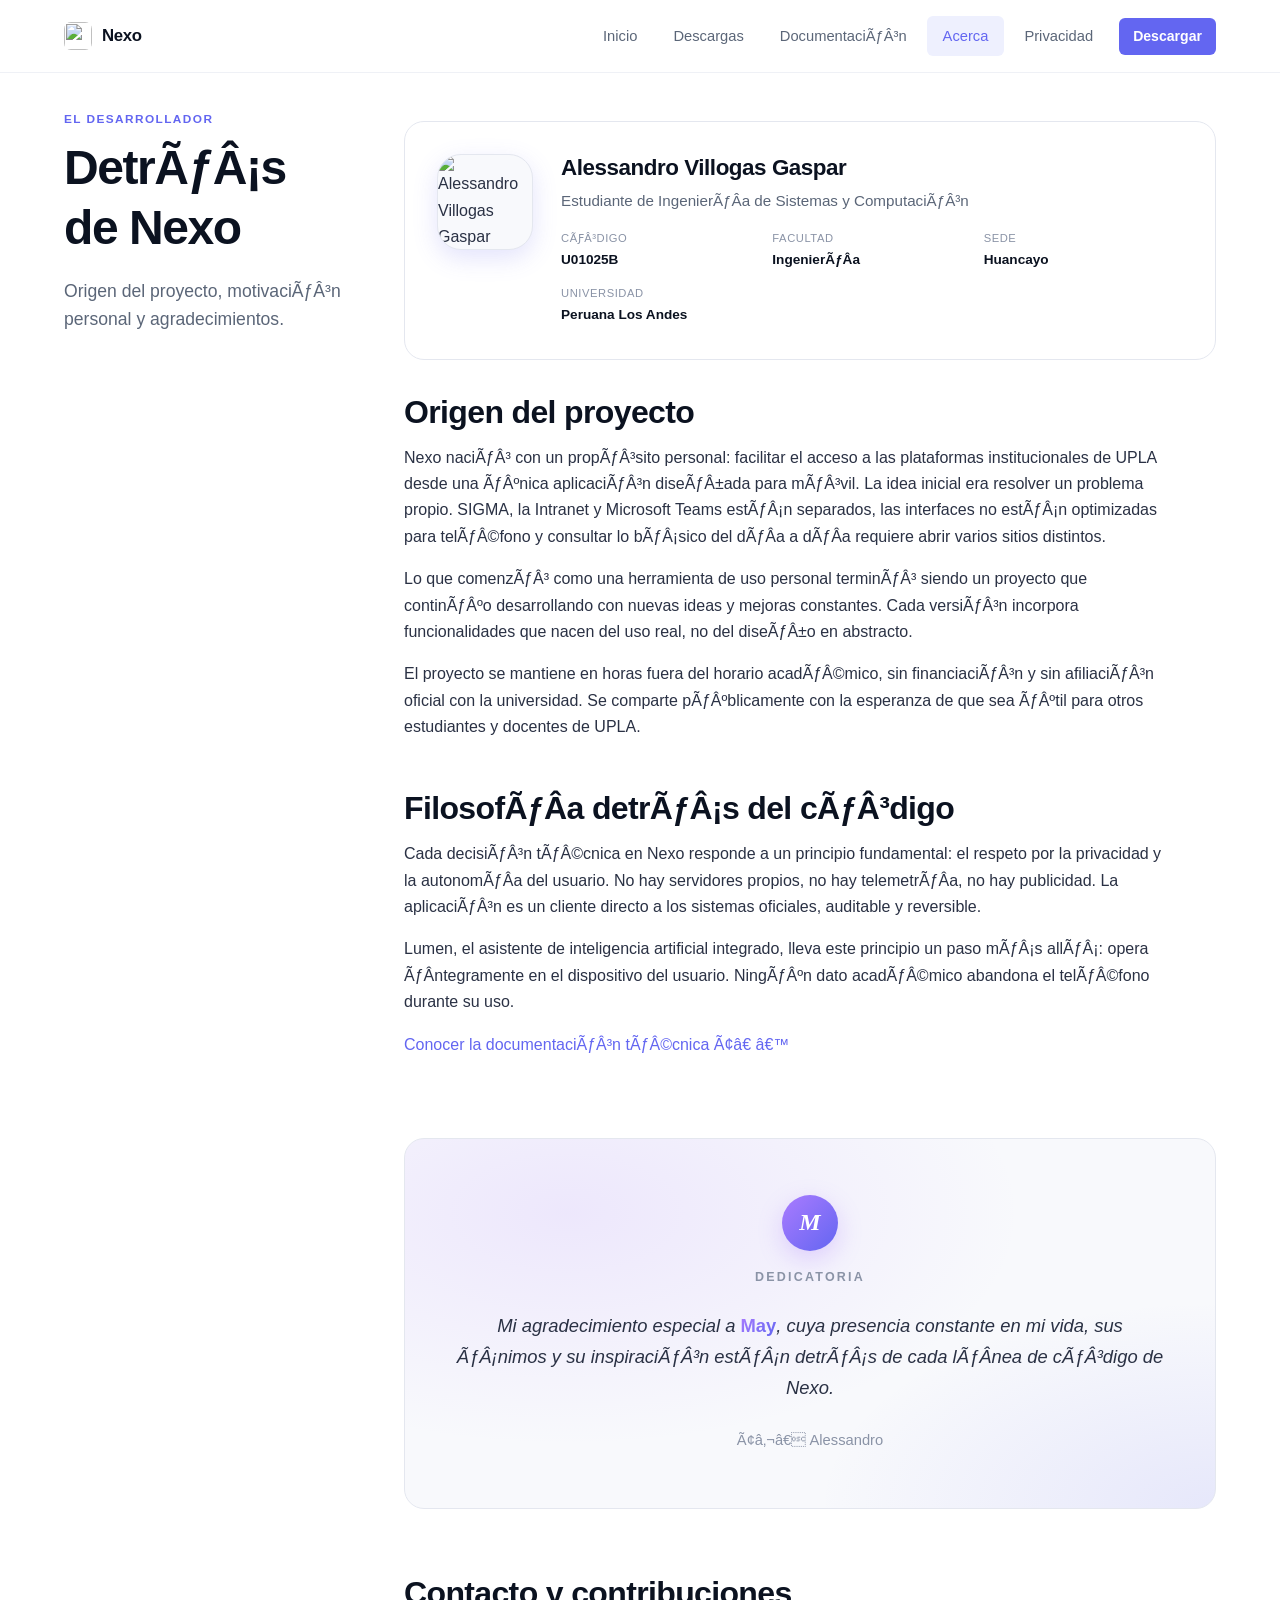
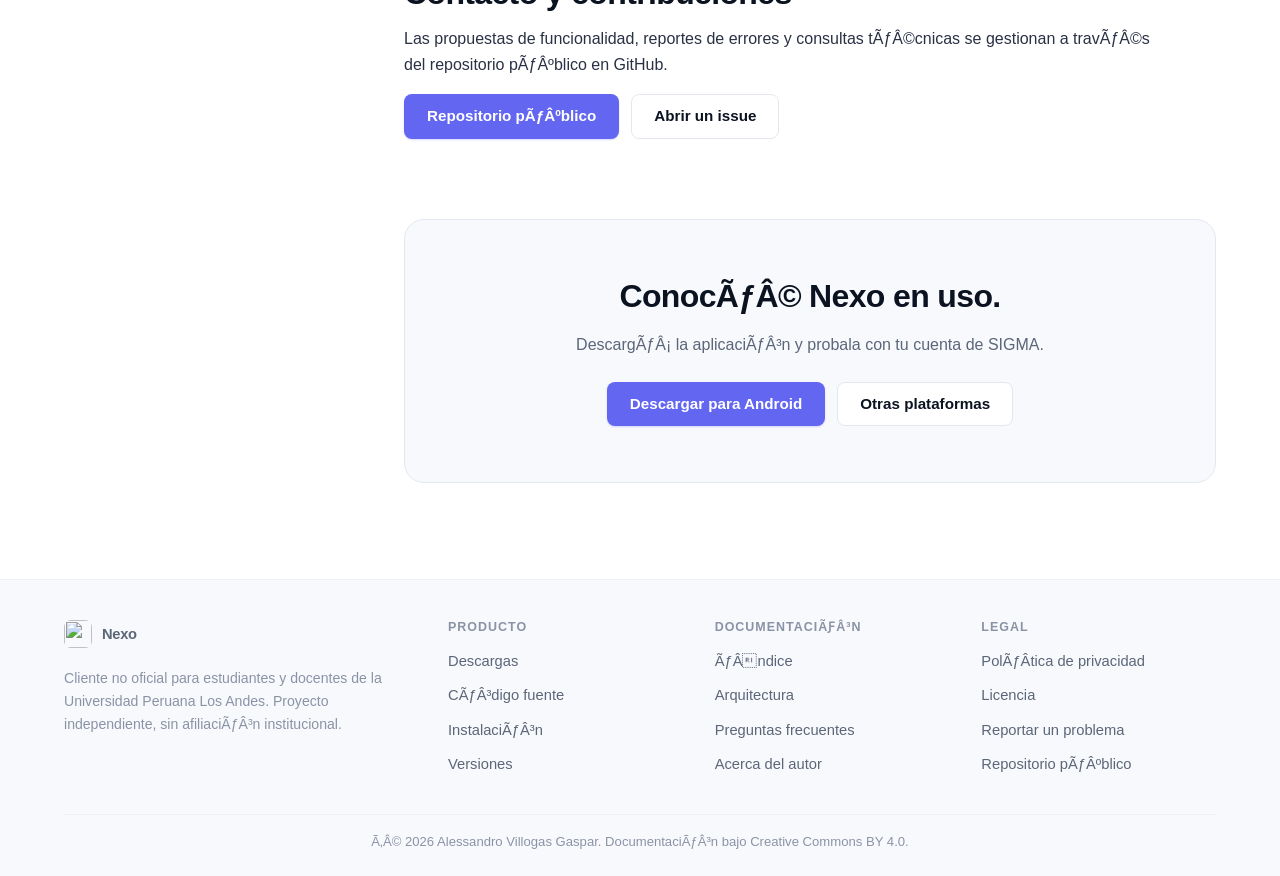
==== about.html @ 8e4249e7 "fix: resolve encoding issues across web pages, remove deprecated page, and update download links" ====
﻿<!DOCTYPE html>
<html lang="es">
<head>
  <meta charset="UTF-8">
  <meta name="viewport" content="width=device-width, initial-scale=1.0">
  <title>Acerca Ã‚Â· Nexo</title>
  <meta name="description" content="Sobre el desarrollador de Nexo. Origen del proyecto, motivaciones y dedicatoria.">
  <link rel="icon" type="image/png" href="assets/nexo-icon.png">
  <link rel="stylesheet" href="style.css?v=1.0.5">
</head>
<body>

  <header class="site-header">
    <div class="site-header-inner">
      <a href="index.html" class="brand"><img src="assets/nexo-icon.png" alt="" class="brand-mark">Nexo</a>
      <button class="mobile-menu-btn" aria-label="MenÃƒÂº">
        <span class="menu-bar"></span>
        <span class="menu-bar"></span>
        <span class="menu-bar"></span>
      </button><nav class="nav" aria-label="Principal">
        <a href="index.html">Inicio</a>

        <a href="downloads.html">Descargas</a>
        <a href="docs.html">DocumentaciÃƒÂ³n</a>
        <a href="about.html" class="active">Acerca</a>
        <a href="privacy.html">Privacidad</a>
        <a href="https://github.com/Auralix-Studio/nexo/releases/latest" data-dynamic-dl="android" class="nav-cta">Descargar</a>
      </nav>
    </div>
  </header>

  <main id="content" class="split-layout narrow">

    <section class="split-sidebar" data-reveal>
      <span class="eyebrow">El desarrollador</span>
      <h1 class="page-title">DetrÃƒÂ¡s de Nexo</h1>
      <p class="page-subtitle">
        Origen del proyecto, motivaciÃƒÂ³n personal y agradecimientos.
      </p>
    </section>

    <div class="split-content">

    <section data-reveal class="dev-card">
      <img src="https://github.com/auralix-studio.png" alt="Alessandro Villogas Gaspar" class="dev-avatar" loading="lazy">
      <div class="dev-info">
        <h2 class="dev-name">Alessandro Villogas Gaspar</h2>
        <p class="dev-role">Estudiante de IngenierÃƒÂ­a de Sistemas y ComputaciÃƒÂ³n</p>
        <ul class="dev-meta">
          <li><span>CÃƒÂ³digo</span><strong>U01025B</strong></li>
          <li><span>Facultad</span><strong>IngenierÃƒÂ­a</strong></li>
          <li><span>Sede</span><strong>Huancayo</strong></li>
          <li><span>Universidad</span><strong>Peruana Los Andes</strong></li>
        </ul>
      </div>
    </section>

    <section data-reveal>
      <h2>Origen del proyecto</h2>
      <p>
        Nexo naciÃƒÂ³ con un propÃƒÂ³sito personal: facilitar el acceso a las
        plataformas institucionales de UPLA desde una ÃƒÂºnica aplicaciÃƒÂ³n
        diseÃƒÂ±ada para mÃƒÂ³vil. La idea inicial era resolver un problema
        propio. SIGMA, la Intranet y Microsoft Teams estÃƒÂ¡n separados, las
        interfaces no estÃƒÂ¡n optimizadas para telÃƒÂ©fono y consultar lo
        bÃƒÂ¡sico del dÃƒÂ­a a dÃƒÂ­a requiere abrir varios sitios distintos.
      </p>
      <p>
        Lo que comenzÃƒÂ³ como una herramienta de uso personal terminÃƒÂ³
        siendo un proyecto que continÃƒÂºo desarrollando con nuevas ideas y
        mejoras constantes. Cada versiÃƒÂ³n incorpora funcionalidades que
        nacen del uso real, no del diseÃƒÂ±o en abstracto.
      </p>
      <p>
        El proyecto se mantiene en horas fuera del horario acadÃƒÂ©mico, sin
        financiaciÃƒÂ³n y sin afiliaciÃƒÂ³n oficial con la universidad. Se
        comparte pÃƒÂºblicamente con la esperanza de que sea ÃƒÂºtil para otros
        estudiantes y docentes de UPLA.
      </p>
    </section>

    <section data-reveal>
      <h2>FilosofÃƒÂ­a detrÃƒÂ¡s del cÃƒÂ³digo</h2>
      <p>
        Cada decisiÃƒÂ³n tÃƒÂ©cnica en Nexo responde a un principio
        fundamental: el respeto por la privacidad y la autonomÃƒÂ­a del
        usuario. No hay servidores propios, no hay telemetrÃƒÂ­a, no hay
        publicidad. La aplicaciÃƒÂ³n es un cliente directo a los sistemas
        oficiales, auditable y reversible.
      </p>
      <p>
        Lumen, el asistente de inteligencia artificial integrado, lleva
        este principio un paso mÃƒÂ¡s allÃƒÂ¡: opera ÃƒÂ­ntegramente en el
        dispositivo del usuario. NingÃƒÂºn dato acadÃƒÂ©mico abandona el
        telÃƒÂ©fono durante su uso.
      </p>
      <p>
        <a href="docs.html">Conocer la documentaciÃƒÂ³n tÃƒÂ©cnica Ã¢â€ â€™</a>
      </p>
    </section>

    <section data-reveal>
      <div class="dedication">
        <div class="dedication-mark">M</div>
        <h2 class="dedication-title">Dedicatoria</h2>
        <p class="dedication-body">
          Mi agradecimiento especial a <strong>May</strong>, cuya
          presencia constante en mi vida, sus ÃƒÂ¡nimos y su inspiraciÃƒÂ³n
          estÃƒÂ¡n detrÃƒÂ¡s de cada lÃƒÂ­nea de cÃƒÂ³digo de Nexo.
        </p>
        <p class="dedication-sign">Ã¢â‚¬â€ Alessandro</p>
      </div>
    </section>

    <section data-reveal>
      <h2>Contacto y contribuciones</h2>
      <p>
        Las propuestas de funcionalidad, reportes de errores y consultas
        tÃƒÂ©cnicas se gestionan a travÃƒÂ©s del repositorio pÃƒÂºblico en GitHub.
      </p>
      <div class="hero-actions" style="justify-content: flex-start;">
        <a href="https://github.com/auralix-studio/nexo" class="btn btn-primary">Repositorio pÃƒÂºblico</a>
        <a href="https://github.com/auralix-studio/nexo/issues/new" class="btn btn-secondary">Abrir un issue</a>
      </div>
    </section>

    <section data-reveal>
      <div class="cta">
        <h2>ConocÃƒÂ© Nexo en uso.</h2>
        <p>DescargÃƒÂ¡ la aplicaciÃƒÂ³n y probala con tu cuenta de SIGMA.</p>
        <div class="hero-actions">
          <a href="https://github.com/Auralix-Studio/nexo/releases/latest" data-dynamic-dl="android" class="btn btn-primary">Descargar para Android</a>
          <a href="downloads.html" class="btn btn-secondary">Otras plataformas</a>
        </div>
      </div>
    </section>

    </div>

  </main>

  <footer class="site-footer">
    <div class="site-footer-inner">
      <div class="footer-about">
        <a href="index.html" class="brand"><img src="assets/nexo-icon.png" alt="" class="brand-mark">Nexo</a>
        <p>Cliente no oficial para estudiantes y docentes de la Universidad Peruana Los Andes. Proyecto independiente, sin afiliaciÃƒÂ³n institucional.</p>
      </div>
      <div>
        <h4>Producto</h4>
        <ul>
          <li><a href="downloads.html">Descargas</a></li>
          <li><a href="https://github.com/Auralix-Studio/nexo-code">CÃƒÂ³digo fuente</a></li>
          <li><a href="install.html">InstalaciÃƒÂ³n</a></li>
          <li><a href="https://github.com/auralix-studio/nexo/releases">Versiones</a></li>
        </ul>
      </div>
      <div>
        <h4>DocumentaciÃƒÂ³n</h4>
        <ul>
          <li><a href="docs.html">ÃƒÂndice</a></li>
          <li><a href="architecture.html">Arquitectura</a></li>
          <li><a href="faq.html">Preguntas frecuentes</a></li>
          <li><a href="about.html">Acerca del autor</a></li>
        </ul>
      </div>
      <div>
        <h4>Legal</h4>
        <ul>
          <li><a href="privacy.html">PolÃƒÂ­tica de privacidad</a></li>
          <li><a href="https://github.com/auralix-studio/nexo/blob/main/LICENSE">Licencia</a></li>
          <li><a href="https://github.com/auralix-studio/nexo/issues">Reportar un problema</a></li>
          <li><a href="https://github.com/auralix-studio/nexo">Repositorio pÃƒÂºblico</a></li>
        </ul>
      </div>
    </div>
    <div class="footer-bottom">Ã‚Â© 2026 Alessandro Villogas Gaspar. DocumentaciÃƒÂ³n bajo Creative Commons BY 4.0.</div>
  </footer>

  <script src="app.js?v=1.0.5" defer></script>
</body>
</html>
---- style.css ----
/* Nexo · Sitio público */

:root {
  --primary: #6366F1;
  --primary-dark: #4338CA;
  --primary-soft: #EEF0FE;

  --lumen-amber: #E89E2B;
  --lumen-amber-soft: #FFF4E0;
  --lumen-violet: #AA7BFF;

  --success: #10B981;
  --warning: #F59E0B;
  --danger: #EF4444;
  --warning-soft: #FEF6E0;
  --danger-soft: #FEE6E6;

  --bg: #FFFFFF;
  --surface: #F8F9FC;
  --card: #FFFFFF;
  --border: #E4E7EF;
  --divider: #EFF1F6;
  --text-strong: #0B1220;
  --text: #2A3144;
  --text-soft: #5B6678;
  --text-mute: #8A93A6;

  --shadow-sm: 0 1px 2px rgba(11, 18, 32, 0.05);
  --shadow-md: 0 4px 12px rgba(11, 18, 32, 0.05), 0 1px 3px rgba(11, 18, 32, 0.03);
  --shadow-lg: 0 16px 40px rgba(11, 18, 32, 0.08);

  --font: 'Inter', -apple-system, BlinkMacSystemFont, 'Segoe UI Variable',
    'Segoe UI', Roboto, 'Helvetica Neue', Arial, sans-serif;
  --mono: ui-monospace, 'SF Mono', 'Cascadia Mono', 'Roboto Mono', Consolas, monospace;

  --max: 1080px;
  --max-narrow: 720px;
  --pad: 24px;
  --pad-sm: 20px;

  --r-sm: 8px;
  --r-md: 12px;
  --r-lg: 20px;

  --ease: cubic-bezier(0.4, 0, 0.2, 1);
}

@media (prefers-color-scheme: dark) {
  :root {
    --bg: #0A0C12;
    --surface: #11141C;
    --card: #161A24;
    --border: #232936;
    --divider: #1A1F2A;
    --primary-soft: #1B1F3A;
    --text-strong: #F2F4F8;
    --text: #D5DAE5;
    --text-soft: #A3ADBE;
    --text-mute: #6B7385;
    --primary: #818CF8;
    --primary-dark: #6366F1;
    --lumen-amber-soft: #2A2014;
    --warning-soft: #2A2114;
    --danger-soft: #2A1414;
    --shadow-sm: 0 1px 2px rgba(0, 0, 0, 0.4);
    --shadow-md: 0 4px 12px rgba(0, 0, 0, 0.3);
    --shadow-lg: 0 16px 40px rgba(0, 0, 0, 0.5);
  }
}

@media (prefers-reduced-motion: reduce) {
  *, *::before, *::after {
    animation-duration: 0.01ms !important;
    transition-duration: 0.01ms !important;
  }
}

/* Base */
*, *::before, *::after { box-sizing: border-box; }
html { scroll-behavior: smooth; -webkit-text-size-adjust: 100%; }

body {
  margin: 0;
  font-family: var(--font);
  font-size: 16px;
  line-height: 1.65;
  color: var(--text);
  background: var(--bg);
  font-feature-settings: 'kern' 1, 'liga' 1, 'cv11' 1;
  -webkit-font-smoothing: antialiased;
  -moz-osx-font-smoothing: grayscale;
}

img { max-width: 100%; height: auto; display: block; }

h1, h2, h3, h4 {
  margin: 0 0 0.4em;
  color: var(--text-strong);
  font-weight: 700;
  line-height: 1.25;
  letter-spacing: -0.02em;
}
h1 { font-size: clamp(2rem, 4vw + 1rem, 3rem); font-weight: 800; letter-spacing: -0.03em; }
h2 { font-size: clamp(1.5rem, 2vw + 1rem, 2rem); }
h3 { font-size: 1.2rem; }
h4 { font-size: 1rem; }

* + h2 { margin-top: 2.25rem; }
* + h3 { margin-top: 1.75rem; }

p { margin: 0 0 1em; }

a {
  color: var(--primary);
  text-decoration: none;
  transition: color 0.2s var(--ease);
}
a:hover { color: var(--primary-dark); text-decoration: underline; text-underline-offset: 3px; }

code {
  font-family: var(--mono);
  font-size: 0.88em;
  padding: 0.15em 0.4em;
  background: var(--surface);
  border-radius: 4px;
  color: var(--text-strong);
}

pre {
  font-family: var(--mono);
  font-size: 0.88rem;
  line-height: 1.55;
  padding: 1.1rem 1.3rem;
  background: var(--surface);
  border: 1px solid var(--border);
  border-radius: var(--r-sm);
  overflow-x: auto;
  margin: 1.25rem 0;
}
pre code { padding: 0; background: transparent; }

hr { border: none; height: 1px; background: var(--divider); margin: 2rem 0; }

ul, ol { padding-left: 1.5rem; margin: 1rem 0; }
li { margin: 0.4rem 0; }
li::marker { color: var(--text-mute); }

blockquote {
  margin: 1.5rem 0;
  padding: 0.85rem 1.3rem;
  border-left: 3px solid var(--primary);
  background: var(--surface);
  color: var(--text-soft);
  border-radius: 0 var(--r-sm) var(--r-sm) 0;
}

::selection { background: var(--primary); color: white; }

/* Header */
.site-header {
  position: sticky;
  top: 0;
  z-index: 50;
  border-bottom: 1px solid var(--divider);
}

.site-header::before {
  content: '';
  position: absolute;
  inset: 0;
  background: color-mix(in srgb, var(--bg) 88%, transparent);
  backdrop-filter: saturate(180%) blur(12px);
  -webkit-backdrop-filter: saturate(180%) blur(12px);
  z-index: -1;
  pointer-events: none;
}

.site-header-inner {
  max-width: var(--max);
  margin: 0 auto;
  padding: 14px var(--pad);
  display: flex;
  align-items: center;
  gap: 24px;
}

.brand {
  display: inline-flex;
  align-items: center;
  gap: 10px;
  font-size: 1.05rem;
  font-weight: 700;
  letter-spacing: -0.02em;
  color: var(--text-strong);
}
.brand:hover { color: var(--text-strong); text-decoration: none; }

.brand-mark {
  width: 28px;
  height: 28px;
  border-radius: 7px;
  flex-shrink: 0;
  display: block;
  object-fit: cover;
}

.nav {
  display: flex;
  align-items: center;
  gap: 4px;
  margin-left: auto;
  overflow-x: auto;
  scrollbar-width: none;
}
.nav::-webkit-scrollbar { display: none; }

.nav a {
  color: var(--text-soft);
  padding: 8px 14px;
  border-radius: 6px;
  font-size: 0.92rem;
  font-weight: 500;
  white-space: nowrap;
  transition: background 0.2s var(--ease), color 0.2s var(--ease);
}
.nav a:hover { color: var(--text-strong); background: var(--surface); text-decoration: none; }
.nav a.active { color: var(--primary); background: var(--primary-soft); }

/* Selector con mayor especificidad para ganarle a .nav a:hover */
.nav a.nav-cta {
  background: var(--primary);
  color: white;
  padding: 7px 14px;
  margin-left: 6px;
  font-weight: 600;
  border-radius: 6px;
  font-size: 0.88rem;
}
.nav a.nav-cta:hover {
  background: var(--primary-dark);
  color: white;
}

@media (max-width: 959px) {
  .site-header-inner { padding: 12px var(--pad); gap: 12px; }
  .nav a { padding: 6px 10px; font-size: 0.86rem; }
  .nav-cta { display: none; }
}

/* Layout */
main {
  max-width: var(--max);
  margin: 0 auto;
  padding: 40px var(--pad) 64px;
}
main.narrow { max-width: var(--max-narrow); }

@media (max-width: 959px) {
  main { padding: 32px var(--pad) 48px; }
}

section { margin: 0 0 2.5rem; }
section:last-child { margin-bottom: 0; }

.page-title {
  font-size: clamp(2rem, 4vw + 1rem, 3rem);
  margin-bottom: 0.4em;
  color: var(--text-strong);
}

.page-subtitle {
  font-size: 1.1rem;
  color: var(--text-soft);
  margin-top: 0;
  margin-bottom: 1.5rem;
  max-width: 680px;
  line-height: 1.6;
}

.eyebrow {
  display: inline-block;
  font-size: 0.74rem;
  letter-spacing: 0.12em;
  text-transform: uppercase;
  color: var(--primary);
  font-weight: 700;
  margin-bottom: 0.5rem;
}

/* Hero */
.hero {
  text-align: center;
  padding: 32px 0;
  border-bottom: 1px solid var(--divider);
  margin-bottom: 2rem;
}

.hero-title {
  font-size: clamp(2.25rem, 4vw + 1.5rem, 3.75rem);
  margin: 0 auto 0.5em;
  color: var(--text-strong);
  letter-spacing: -0.035em;
  line-height: 1.1;
  max-width: 760px;
}

.hero-title em {
  font-style: normal;
  background: linear-gradient(135deg, var(--primary), var(--lumen-violet));
  -webkit-background-clip: text;
  background-clip: text;
  -webkit-text-fill-color: transparent;
}

.hero-lead {
  font-size: 1.15rem;
  color: var(--text-soft);
  max-width: 620px;
  margin: 0 auto 2rem;
  line-height: 1.6;
}

.hero-actions {
  display: flex;
  gap: 12px;
  justify-content: center;
  flex-wrap: wrap;
}

.hero-foot {
  margin-top: 1.5rem;
  font-size: 0.88rem;
  color: var(--text-mute);
}

/* Botones */
.btn {
  display: inline-flex;
  align-items: center;
  justify-content: center;
  gap: 8px;
  padding: 12px 22px;
  border-radius: var(--r-sm);
  font-family: inherit;
  font-weight: 600;
  font-size: 0.95rem;
  line-height: 1.2;
  text-decoration: none;
  border: 1px solid transparent;
  cursor: pointer;
  transition: background 0.2s var(--ease), border-color 0.2s var(--ease),
              color 0.2s var(--ease), transform 0.1s var(--ease),
              box-shadow 0.2s var(--ease);
  white-space: nowrap;
}
.btn:hover { text-decoration: none; }
.btn:active { transform: translateY(1px); }

.btn-primary {
  background: var(--primary);
  color: white;
  box-shadow: 0 1px 2px rgba(99, 102, 241, 0.25);
}
.btn-primary:hover {
  background: var(--primary-dark);
  color: white;
  box-shadow: 0 6px 20px rgba(99, 102, 241, 0.3);
}

.btn-secondary {
  background: var(--card);
  color: var(--text-strong);
  border-color: var(--border);
}
.btn-secondary:hover {
  border-color: var(--primary);
  color: var(--primary);
}

.btn-lumen {
  background: var(--lumen-amber);
  color: white;
  box-shadow: 0 1px 2px rgba(232, 158, 43, 0.25);
}
.btn-lumen:hover {
  background: color-mix(in srgb, var(--lumen-amber) 85%, black);
  color: white;
  box-shadow: 0 6px 20px rgba(232, 158, 43, 0.3);
}

.btn-sm { padding: 8px 14px; font-size: 0.85rem; }
.btn-meta { font-size: 0.78rem; font-weight: 500; opacity: 0.85; }

/* Cards */
.grid { display: grid; gap: 20px; }
.grid-3 { grid-template-columns: repeat(auto-fit, minmax(260px, 1fr)); }
.grid-2 { grid-template-columns: repeat(auto-fit, minmax(300px, 1fr)); }

.card {
  background: var(--card);
  border: 1px solid var(--border);
  border-radius: var(--r-md);
  padding: 28px;
  transition: border-color 0.2s var(--ease), box-shadow 0.2s var(--ease);
}
.card:hover {
  border-color: color-mix(in srgb, var(--primary) 40%, var(--border));
  box-shadow: var(--shadow-md);
}

a.card { color: inherit; text-decoration: none; display: block; }
a.card:hover { text-decoration: none; }

.card-title {
  font-size: 1.1rem;
  font-weight: 700;
  margin: 0 0 0.5em;
  color: var(--text-strong);
}

.card-body {
  color: var(--text-soft);
  font-size: 0.94rem;
  margin: 0;
  line-height: 1.6;
}

.card-mark {
  width: 40px;
  height: 40px;
  border-radius: 10px;
  background: var(--primary-soft);
  color: var(--primary);
  display: inline-flex;
  align-items: center;
  justify-content: center;
  font-weight: 700;
  font-size: 1rem;
  margin-bottom: 14px;
}
.card-mark.lumen { background: var(--lumen-amber-soft); color: var(--lumen-amber); }

/* Banner Lumen */
.lumen-banner {
  display: flex;
  align-items: center;
  gap: 32px;
  padding: 40px;
  border-radius: var(--r-lg);
  background:
    radial-gradient(ellipse 80% 100% at 0% 0%, color-mix(in srgb, var(--lumen-violet) 14%, transparent), transparent 70%),
    radial-gradient(ellipse 80% 100% at 100% 100%, color-mix(in srgb, var(--lumen-amber) 12%, transparent), transparent 70%),
    var(--surface);
  border: 1px solid var(--border);
  margin: 2rem 0;
}

.lumen-banner img { width: 96px; height: 96px; flex-shrink: 0; }
.lumen-banner h3 { margin: 0 0 0.5em; font-size: 1.35rem; }
.lumen-banner p { margin: 0 0 1rem; color: var(--text-soft); }

@media (max-width: 640px) {
  .lumen-banner { flex-direction: column; text-align: center; padding: 28px 20px; gap: 16px; }
  .lumen-banner img { width: 80px; height: 80px; }
}

/* Notice */
.notice {
  padding: 14px 18px;
  border-radius: var(--r-sm);
  border-left: 3px solid var(--primary);
  background: var(--primary-soft);
  font-size: 0.93rem;
  color: var(--text);
  margin: 1.5rem 0;
}
.notice p { margin: 0; }
.notice.warning { border-left-color: var(--warning); background: var(--warning-soft); }
.notice.danger { border-left-color: var(--danger); background: var(--danger-soft); }

/* Tablas */
.table-wrap {
  overflow-x: auto;
  margin: 1.5rem 0;
  border: 1px solid var(--border);
  border-radius: var(--r-md);
  background: var(--card);
}

table { width: 100%; border-collapse: collapse; font-size: 0.93rem; }

th, td {
  text-align: left;
  padding: 14px 18px;
  border-bottom: 1px solid var(--divider);
  vertical-align: middle;
}

tr:last-child td { border-bottom: none; }

th {
  font-weight: 600;
  background: var(--surface);
  font-size: 0.78rem;
  text-transform: uppercase;
  letter-spacing: 0.05em;
  color: var(--text-mute);
}

td { color: var(--text); }

.file {
  font-family: var(--mono);
  font-size: 0.85em;
  color: var(--text-strong);
  word-break: break-all;
}

.size {
  color: var(--text-mute);
  white-space: nowrap;
  font-variant-numeric: tabular-nums;
}

.sha {
  font-family: var(--mono);
  font-size: 0.76em;
  word-break: break-all;
  color: var(--text-mute);
  line-height: 1.4;
}

.badge {
  display: inline-block;
  padding: 3px 9px;
  border-radius: 999px;
  font-size: 0.72rem;
  font-weight: 600;
  background: var(--surface);
  color: var(--text-soft);
  letter-spacing: 0.02em;
}
.badge.warn { background: var(--warning-soft); color: var(--warning); }
.badge.ok { background: color-mix(in srgb, var(--success) 14%, transparent); color: var(--success); }

td .btn { padding: 8px 14px; font-size: 0.84rem; }

@media (max-width: 959px) {
  th, td { padding: 12px 14px; }
}

/* ASCII diagram */
.ascii-diagram {
  font-family: var(--mono);
  font-size: 0.78rem;
  line-height: 1.45;
  white-space: pre;
  overflow-x: auto;
  background: var(--surface);
  border: 1px solid var(--border);
  border-radius: var(--r-sm);
  padding: 1.5rem;
  margin: 1.5rem 0;
  color: var(--text-soft);
}

/* FAQ */
.faq { margin: 1.5rem 0; }
.faq details {
  border: 1px solid var(--border);
  border-radius: var(--r-sm);
  margin-bottom: 12px;
  background: var(--card);
  transition: border-color 0.2s var(--ease);
}
.faq details[open] { border-color: color-mix(in srgb, var(--primary) 35%, var(--border)); }

.faq summary {
  list-style: none;
  cursor: pointer;
  padding: 16px 22px;
  font-weight: 600;
  color: var(--text-strong);
  display: flex;
  align-items: center;
  justify-content: space-between;
  gap: 16px;
  user-select: none;
}
.faq summary::-webkit-details-marker { display: none; }
.faq summary::after {
  content: '+';
  font-size: 1.4rem;
  color: var(--text-mute);
  font-weight: 400;
  transition: transform 0.2s var(--ease), color 0.2s var(--ease);
  flex-shrink: 0;
}
.faq details[open] summary::after { transform: rotate(45deg); color: var(--primary); }
.faq .faq-body { padding: 0 22px 18px; color: var(--text); }
.faq .faq-body p:last-child { margin-bottom: 0; }

.faq-group h3 {
  margin-top: 2.5rem;
  margin-bottom: 1rem;
  font-size: 0.85rem;
  text-transform: uppercase;
  letter-spacing: 0.08em;
  color: var(--text-mute);
  font-weight: 700;
}

/* Spec list */
.spec-list { list-style: none; padding: 0; margin: 1rem 0; }
.spec-list li {
  display: flex;
  justify-content: space-between;
  padding: 10px 0;
  border-bottom: 1px solid var(--divider);
  font-size: 0.93rem;
  color: var(--text-soft);
  gap: 16px;
}
.spec-list li:last-child { border-bottom: none; }
.spec-list li strong { color: var(--text-strong); font-weight: 600; }

/* CTA */
.cta {
  background: var(--surface);
  border: 1px solid var(--border);
  border-radius: var(--r-lg);
  padding: 48px;
  text-align: center;
  margin: 3rem 0 0;
}
.cta h2 { margin-top: 0; margin-bottom: 0.5em; }
.cta p { color: var(--text-soft); margin-bottom: 1.5rem; }

@media (max-width: 640px) { .cta { padding: 32px 20px; } }

/* Footer */
.site-footer {
  border-top: 1px solid var(--divider);
  padding: 40px var(--pad) 24px;
  margin-top: 48px;
  background: var(--surface);
}
.site-footer-inner {
  max-width: var(--max);
  margin: 0 auto;
  display: grid;
  grid-template-columns: 1.5fr 1fr 1fr 1fr;
  gap: 32px;
}
.site-footer h4 {
  font-size: 0.78rem;
  text-transform: uppercase;
  letter-spacing: 0.08em;
  color: var(--text-mute);
  margin: 0 0 12px;
  font-weight: 700;
}
.site-footer ul { list-style: none; padding: 0; margin: 0; }
.site-footer li { margin: 8px 0; }
.site-footer a { color: var(--text-soft); font-size: 0.92rem; }
.site-footer a:hover { color: var(--text-strong); }
.footer-about p { font-size: 0.88rem; color: var(--text-mute); margin: 10px 0 0; max-width: 340px; }
.footer-bottom {
  max-width: var(--max);
  margin: 28px auto 0;
  padding-top: 16px;
  border-top: 1px solid var(--divider);
  font-size: 0.82rem;
  color: var(--text-mute);
  text-align: center;
}

@media (max-width: 959px) {
  .site-footer { padding: 32px var(--pad) 20px; margin-top: 32px; }
  .site-footer-inner { grid-template-columns: 1fr 1fr; gap: 24px; }
  .footer-about { grid-column: 1 / -1; }
}
@media (max-width: 440px) {
  .site-footer-inner { grid-template-columns: 1fr; gap: 20px; }
}

/* Reveal on scroll */
[data-reveal] {
  opacity: 0;
  transform: translateY(12px);
  transition: opacity 0.5s var(--ease), transform 0.5s var(--ease);
}
[data-reveal].revealed { opacity: 1; transform: translateY(0); }

/* Accesibilidad */
:focus-visible {
  outline: 2px solid var(--primary);
  outline-offset: 2px;
  border-radius: 4px;
}

/* Typewriter rotativo (hero) */

.hero-title em {
  font-style: normal;
  background: linear-gradient(135deg, var(--primary), var(--lumen-violet));
  -webkit-background-clip: text;
  background-clip: text;
  -webkit-text-fill-color: transparent;
  display: inline-block;
  position: relative;
  white-space: nowrap;
}

/* Caret que parpadea al lado de la frase rotativa. Es un pseudo-elemento
   con altura igual al text-cap para que no afecte al baseline. */
.hero-title em[data-typewriter]::after {
  content: '';
  display: inline-block;
  width: 3px;
  height: 0.92em;
  vertical-align: -0.12em;
  margin-left: 3px;
  background: var(--primary);
  border-radius: 1px;
  animation: blink 1s steps(1) infinite;
  -webkit-text-fill-color: var(--primary);
}

@keyframes blink {
  0%, 50% { opacity: 1; }
  51%, 100% { opacity: 0; }
}

/* En mobile el wrap permite que el caret no rompa la línea raro. */
@media (max-width: 520px) {
  .hero-title em { white-space: normal; }
}

/* Stagger items (hijos de .grid revelados secuencialmente) */

.stagger-item {
  opacity: 0;
  transform: translateY(14px);
  transition: opacity 0.55s var(--ease), transform 0.55s var(--ease);
  will-change: opacity, transform;
}
.stagger-item.show {
  opacity: 1;
  transform: translateY(0);
}

/* FAQ accordion con animación de altura */

.faq .faq-body {
  overflow: hidden;
  transition: height 0.3s var(--ease);
}

/* Si details está cerrado en HTML, .faq-body no se renderiza.
   Cuando el JS abre con details.open=true, la altura se anima desde 0. */

/* Toast (notificación de copia, etc) */

.toast {
  position: fixed;
  bottom: 24px;
  left: 50%;
  transform: translateX(-50%) translateY(20px);
  background: var(--text-strong);
  color: var(--bg);
  padding: 12px 22px;
  border-radius: 999px;
  font-size: 0.9rem;
  font-weight: 500;
  opacity: 0;
  pointer-events: none;
  box-shadow: var(--shadow-lg);
  z-index: 100;
  transition: opacity 0.25s var(--ease), transform 0.3s var(--ease);
  max-width: calc(100vw - 32px);
  white-space: nowrap;
}
.toast.show {
  opacity: 1;
  transform: translateX(-50%) translateY(0);
}
.toast.toast-error {
  background: var(--danger);
  color: white;
}

/* SHA-256 clickeable (copiar al portapapeles) */

.sha {
  display: inline-block;
  padding: 2px 6px;
  margin: -2px -6px;
  border-radius: 4px;
  transition: background 0.15s var(--ease), color 0.15s var(--ease);
}
.sha:hover {
  background: var(--primary-soft);
  color: var(--primary);
}
.sha:active {
  transform: scale(0.99);
}

/* Logo de Lumen en banner — respiración sutil */

.lumen-banner img {
  animation: lumen-breathe 5s var(--ease-in-out, ease) infinite;
}

@keyframes lumen-breathe {
  0%, 100% { transform: translateY(0) scale(1); }
  50% { transform: translateY(-4px) scale(1.03); }
}


/* Si está reduce-motion, sin animación de entrada. */
@media (prefers-reduced-motion: reduce) {
  .lumen-banner img { animation: none; }
  .stagger-item { opacity: 1; transform: none; transition: none; }
  .toast { transition: none; }
}

/* About: tarjeta del desarrollador */

.dev-card {
  display: flex;
  align-items: flex-start;
  gap: 28px;
  padding: 32px;
  background: var(--card);
  border: 1px solid var(--border);
  border-radius: var(--r-lg);
  margin: 1rem 0 2.5rem;
}

.dev-avatar {
  width: 96px;
  height: 96px;
  border-radius: 24px;
  object-fit: cover;
  flex-shrink: 0;
  display: block;
  background: var(--surface);
  border: 1px solid var(--border);
  box-shadow: 0 8px 24px color-mix(in srgb, var(--primary) 18%, transparent);
}

.dev-name {
  margin: 0 0 0.25em;
  font-size: 1.4rem;
  letter-spacing: -0.02em;
}

.dev-role {
  margin: 0 0 1rem;
  color: var(--text-soft);
  font-size: 0.95rem;
}

.dev-meta {
  list-style: none;
  padding: 0;
  margin: 0;
  display: grid;
  grid-template-columns: repeat(auto-fit, minmax(150px, 1fr));
  gap: 12px;
}

.dev-meta li {
  display: flex;
  flex-direction: column;
  margin: 0;
  font-size: 0.85rem;
}
.dev-meta li span {
  color: var(--text-mute);
  text-transform: uppercase;
  letter-spacing: 0.05em;
  font-size: 0.7rem;
  margin-bottom: 2px;
}
.dev-meta li strong {
  color: var(--text-strong);
  font-weight: 600;
}

@media (max-width: 640px) {
  .dev-card { flex-direction: column; align-items: center; text-align: center; padding: 28px 20px; }
  .dev-meta { width: 100%; }
  .dev-meta li { align-items: center; }
}

/* About: dedicatoria */

.dedication {
  position: relative;
  padding: 56px 48px;
  border-radius: var(--r-lg);
  background:
    radial-gradient(ellipse 80% 90% at 20% 20%, color-mix(in srgb, var(--lumen-violet) 14%, transparent), transparent 70%),
    radial-gradient(ellipse 70% 80% at 100% 100%, color-mix(in srgb, var(--primary) 12%, transparent), transparent 70%),
    var(--surface);
  border: 1px solid var(--border);
  text-align: center;
  overflow: hidden;
  margin: 2rem 0;
}

.dedication-mark {
  width: 56px;
  height: 56px;
  border-radius: 50%;
  background: linear-gradient(135deg, var(--lumen-violet), var(--primary));
  color: white;
  font-size: 1.5rem;
  font-weight: 800;
  font-family: 'Georgia', serif;
  font-style: italic;
  display: inline-flex;
  align-items: center;
  justify-content: center;
  margin: 0 auto 1.2rem;
  box-shadow: 0 8px 24px color-mix(in srgb, var(--lumen-violet) 30%, transparent);
  animation: dedication-glow 4s ease-in-out infinite;
}

@keyframes dedication-glow {
  0%, 100% {
    box-shadow: 0 8px 24px color-mix(in srgb, var(--lumen-violet) 30%, transparent);
    transform: scale(1);
  }
  50% {
    box-shadow: 0 12px 32px color-mix(in srgb, var(--lumen-violet) 45%, transparent);
    transform: scale(1.04);
  }
}

.dedication-title {
  font-size: 0.78rem;
  text-transform: uppercase;
  letter-spacing: 0.18em;
  color: var(--text-mute);
  margin: 0 0 1.5rem;
  font-weight: 700;
}

.dedication-body {
  font-size: 1.15rem;
  line-height: 1.7;
  color: var(--text);
  max-width: 540px;
  margin: 0 auto 1.5rem;
  font-style: italic;
}

.dedication-body strong {
  background: linear-gradient(135deg, var(--lumen-violet), var(--primary));
  -webkit-background-clip: text;
  background-clip: text;
  -webkit-text-fill-color: transparent;
  font-weight: 700;
  font-style: normal;
}

.dedication-sign {
  font-size: 0.92rem;
  color: var(--text-mute);
  margin: 0;
  font-weight: 500;
}

@media (max-width: 640px) {
  .dedication { padding: 40px 24px; }
  .dedication-body { font-size: 1.05rem; }
}


/* Mobile side drawer */

.mobile-menu-btn {
  display: none;
  background: none;
  border: none;
  cursor: pointer;
  width: 40px;
  height: 40px;
  border-radius: 50%;
  transition: background 0.25s var(--ease);
  z-index: 2;
  position: relative;
  flex-direction: column;
  align-items: center;
  justify-content: center;
  gap: 5px;
  padding: 0;
}
.mobile-menu-btn:hover { background: var(--surface); }

/* Animated menu bars */
.mobile-menu-btn .menu-bar {
  display: block;
  width: 20px;
  height: 2px;
  background-color: var(--text-strong);
  border-radius: 2px;
  transition: transform 0.3s var(--ease), opacity 0.3s var(--ease), background-color 0.3s var(--ease);
}
.mobile-menu-btn.open .menu-bar:nth-child(1) {
  transform: translateY(7px) rotate(45deg);
}
.mobile-menu-btn.open .menu-bar:nth-child(2) {
  opacity: 0;
}
.mobile-menu-btn.open .menu-bar:nth-child(3) {
  transform: translateY(-7px) rotate(-45deg);
}
.mobile-menu-btn.open {
  z-index: 70;
  background: none;
}
.mobile-menu-btn.open .menu-bar {
  background-color: #FFFFFF;
}
.mobile-menu-btn.open:hover {
  background: rgba(255, 255, 255, 0.15);
}

/* Overlay backdrop */
.nav-overlay {
  display: none;
  position: fixed;
  inset: 0;
  background: rgba(0, 0, 0, 0.45);
  backdrop-filter: blur(4px);
  -webkit-backdrop-filter: blur(4px);
  z-index: 55;
  opacity: 0;
  transition: opacity 0.3s var(--ease);
}
.nav-overlay.show {
  display: block;
  opacity: 1;
}

@media (max-width: 959px) {
  .mobile-menu-btn { display: flex; align-items: center; justify-content: center; margin-left: auto; }

  .nav {
    position: fixed;
    top: 0;
    left: 0;
    bottom: 0;
    width: 280px;
    max-width: 80vw;
    z-index: 60;
    background: var(--bg);
    flex-direction: column;
    align-items: stretch;
    padding: 0;
    border-right: 1px solid var(--border);
    box-shadow: 8px 0 32px rgba(0, 0, 0, 0.15);
    transform: translateX(-100%);
    transition: transform 0.35s var(--ease);
    overflow-y: auto;
    overscroll-behavior: contain;
    display: flex;
    gap: 0;
    scrollbar-width: thin;
  }
  .nav::-webkit-scrollbar { width: 4px; }
  .nav::-webkit-scrollbar-thumb { background: var(--border); border-radius: 4px; }

  .nav.nav-open {
    transform: translateX(0);
  }

  /* Drawer header with brand + close */
  .nav-drawer-header {
    display: flex;
    align-items: center;
    justify-content: space-between;
    padding: 18px 20px;
    border-bottom: 1px solid var(--divider);
    flex-shrink: 0;
  }
  .nav-drawer-header .brand {
    font-size: 1rem;
  }
  .nav-close-btn {
    display: none;
  }

  /* Links inside drawer */
  .nav-links-wrapper {
    display: flex;
    flex-direction: column;
    padding: 12px;
    gap: 2px;
    flex: 1;
  }
  .nav a {
    width: 100%;
    text-align: left;
    padding: 12px 16px;
    margin: 0;
    border-radius: var(--r-sm);
    font-size: 0.95rem;
    white-space: normal;
    transition: background 0.2s var(--ease), color 0.2s var(--ease);
  }
  .nav a:hover {
    background: var(--surface);
  }
  .nav a.active {
    background: var(--primary-soft);
  }
  .nav a.nav-cta {
    display: flex;
    margin-top: auto;
    margin-bottom: 8px;
    justify-content: center;
  }

  .site-header-inner { flex-wrap: nowrap; }

  /* Lock body scroll when drawer is open */
  body.nav-drawer-open {
    overflow: hidden;
  }

  /* ── Mobile spacing ── */
  main { padding: 32px var(--pad) 48px; }
  .hero { padding: 32px 0; margin-bottom: 2rem; }
  .hero-title { font-size: clamp(1.75rem, 5vw + 0.5rem, 2.5rem); }
  .hero-lead { font-size: 1rem; }
  .hero-actions { flex-direction: column; align-items: center; }
  .hero-actions .btn { width: 100%; max-width: 320px; }
  section { margin-bottom: 2rem; }
  .card { padding: 24px; }
  .lumen-banner { flex-direction: column; text-align: center; padding: 32px var(--pad); gap: 16px; }
  .lumen-banner img { width: 64px; height: 64px; }
  .cta { padding: 32px var(--pad); }
  .cta h2 { font-size: 1.25rem; }
  * + h2 { margin-top: 1.5rem; }
  .page-subtitle { margin-bottom: 1.5rem; }
}

/* Hide drawer-only elements on desktop */
@media (min-width: 960px) {
  .nav-drawer-header { display: none; }
  .nav-links-wrapper {
    display: flex;
    align-items: center;
    gap: 4px;
  }
  .nav-overlay { display: none !important; }
}

/* Nexo UI Mockup (CSS Pure) */
.nexo-mockup {
  background: #11141C;
  border: 1px solid #232936;
  border-radius: 12px;
  overflow: hidden;
  box-shadow: var(--shadow-lg);
  font-family: var(--font);
  display: flex;
  flex-direction: column;
  height: 380px;
  width: 100%;
  max-width: 440px;
  margin: 0 auto;
}
.mockup-header {
  background: #161A24;
  border-bottom: 1px solid #232936;
  padding: 10px 16px;
  display: flex;
  align-items: center;
  gap: 12px;
}
.mockup-dots {
  display: flex;
  gap: 6px;
}
.mockup-dots span {
  width: 8px;
  height: 8px;
  border-radius: 50%;
  background: #EF4444;
}
.mockup-dots span:nth-child(2) { background: #F59E0B; }
.mockup-dots span:nth-child(3) { background: #10B981; }
.mockup-title {
  font-size: 0.72rem;
  color: #8A93A6;
  font-family: var(--mono);
  margin-left: auto;
  margin-right: auto;
}
.mockup-body {
  display: flex;
  flex: 1;
  overflow: hidden;
}
.mockup-sidebar {
  width: 110px;
  background: #11141C;
  border-right: 1px solid #232936;
  padding: 14px 10px;
  display: flex;
  flex-direction: column;
  gap: 20px;
}
.mockup-brand {
  display: flex;
  align-items: center;
  gap: 6px;
  font-size: 0.8rem;
  font-weight: 700;
  color: #F2F4F8;
}
.mockup-brand img {
  width: 16px;
  height: 16px;
  border-radius: 4px;
}
.mockup-nav {
  display: flex;
  flex-direction: column;
  gap: 4px;
}
.mockup-nav span {
  font-size: 0.7rem;
  color: #A3ADBE;
  padding: 6px 8px;
  border-radius: 4px;
  cursor: pointer;
}
.mockup-nav span.active {
  background: #1B1F3A;
  color: #818CF8;
  font-weight: 600;
}
.mockup-content {
  flex: 1;
  padding: 14px;
  display: flex;
  flex-direction: column;
  gap: 12px;
  overflow-y: auto;
  background: #0A0C12;
}
.mockup-tabs {
  display: flex;
  background: #11141C;
  border: 1px solid #232936;
  border-radius: 6px;
  padding: 2px;
}
.mockup-tabs span {
  flex: 1;
  text-align: center;
  font-size: 0.68rem;
  color: #A3ADBE;
  padding: 4px 0;
  border-radius: 4px;
  cursor: pointer;
}
.mockup-tabs span.active {
  background: #161A24;
  color: #818CF8;
  font-weight: 600;
}
.mockup-dashboard {
  display: flex;
  flex-direction: column;
  gap: 10px;
}
.mockup-card {
  background: #161A24;
  border: 1px solid #232936;
  border-radius: 10px;
  padding: 10px 12px;
}
.mockup-card-header {
  display: flex;
  align-items: center;
  gap: 10px;
}
.mockup-card-header h4 {
  font-size: 0.75rem;
  margin: 0;
  color: #F2F4F8;
  font-weight: 600;
}
.mockup-card-header p {
  font-size: 0.65rem;
  margin: 0;
  color: #A3ADBE;
}
.mockup-icon {
  width: 24px;
  height: 24px;
  border-radius: 6px;
  display: flex;
  align-items: center;
  justify-content: center;
  font-size: 0.72rem;
  font-weight: 800;
  flex-shrink: 0;
}
.mockup-icon.sigma { background: #EEF0FE; color: #6366F1; }
.mockup-icon.intranet { background: #FFF4E0; color: #E89E2B; }

.mockup-chat {
  background: #1B1F3A;
  border: 1px solid rgba(129, 140, 248, 0.2);
  border-radius: 10px;
  padding: 10px;
  display: flex;
  flex-direction: column;
  gap: 8px;
  margin-top: 4px;
}
.chat-header {
  display: flex;
  align-items: center;
  gap: 6px;
  font-size: 0.68rem;
  color: #AA7BFF;
  font-weight: 600;
}
.chat-header img {
  width: 14px;
  height: 14px;
}
.chat-messages {
  display: flex;
  flex-direction: column;
  gap: 6px;
}
.msg {
  font-size: 0.68rem;
  padding: 6px 10px;
  border-radius: 8px;
  max-width: 90%;
  line-height: 1.35;
}
.msg.user {
  background: #232936;
  color: #D5DAE5;
  align-self: flex-end;
  border-bottom-right-radius: 2px;
}
.msg.lumen {
  background: rgba(170, 123, 255, 0.15);
  color: #D5DAE5;
  align-self: flex-start;
  border-bottom-left-radius: 2px;
}

/* Material 3 Adaptive Layout — Compact <600 · Medium 600 · Expanded 960 · Large 1280 · XL 1600 */

/* ── Base Split-Pane Mobile Styles ── */
.split-layout {
  display: flex;
  flex-direction: column;
  gap: 28px;
}
.split-sidebar {
  width: 100%;
  margin-bottom: 0 !important;
}
.split-sidebar > *:last-child {
  margin-bottom: 0 !important;
}
.split-content {
  display: flex;
  flex-direction: column;
  gap: 28px;
  width: 100%;
  min-width: 0; /* Prevents overflow issues */
}
.split-content section {
  margin-bottom: 0;
}

/* ── Section Header Split Defaults (Mobile) ── */
.section-header-split {
  display: flex;
  flex-direction: column;
  gap: 12px;
  margin-bottom: 1.25rem;
}
.section-header-split p {
  margin-bottom: 0;
}

/* ── Hero Visual Defaults (Mobile) ── */
.hero-visual {
  display: none;
}

/* ── Medium — 600px (Tablets portrait) ───────────────────────── */
@media (min-width: 600px) {
  :root {
    --pad: 32px;
  }
  .grid-2 { grid-template-columns: repeat(2, 1fr); }
  .grid-3 { grid-template-columns: repeat(auto-fit, minmax(220px, 1fr)); }
  .grid { gap: 18px; }
  .split-layout { gap: 40px; }
  .split-content { gap: 40px; }
}

/* ── Expanded — 960px (Desktop) ─────────────────────────────── */
@media (min-width: 960px) {
  :root {
    --pad: 48px;
    --max: 1180px;
    --max-narrow: 880px;
    --content-max: 760px;
  }

  /* Split Layout Grid */
  main.split-layout {
    display: grid;
    grid-template-columns: 300px 1fr;
    gap: 32px;
    align-items: start;
    max-width: var(--max) !important;
    padding-top: 32px;
    padding-bottom: 48px;
  }
  .split-sidebar {
    position: sticky;
    top: 80px;
    max-height: calc(100vh - 110px);
    overflow-y: auto;
    padding-right: 16px;
    scrollbar-width: none;
  }
  .split-sidebar::-webkit-scrollbar {
    display: none;
  }
  .split-content {
    gap: 32px;
    min-width: 0; /* Flexbox/Grid shrink fix */
  }

  /* Prose readability — limit line length to ~80ch */
  .split-content p,
  .split-content ol,
  .split-content ul,
  .split-content .faq,
  .split-content .faq-group,
  .split-content .notice {
    max-width: var(--content-max);
  }

  /* Exceptions that should take full width in content pane */
  .split-content .grid,
  .split-content .table-wrap,
  .split-content .lumen-banner,
  .split-content .cta,
  .split-content .ascii-diagram,
  .split-content .dev-card,
  .split-content .dedication {
    max-width: 100%;
  }

  /* Hero split */
  .hero {
    display: grid;
    grid-template-columns: 1.2fr 1fr;
    gap: 32px;
    align-items: center;
    text-align: left;
    padding: 40px 0;
  }
  .hero-content {
    display: flex;
    flex-direction: column;
    align-items: flex-start;
  }
  .hero-actions {
    justify-content: flex-start;
  }
  .hero-visual {
    display: flex;
    justify-content: center;
    align-items: center;
  }

  /* Section Header Split */
  .section-header-split {
    display: grid;
    grid-template-columns: 1.2fr 1fr;
    gap: 36px;
    align-items: start;
    margin-bottom: 2rem;
  }
  .section-header-split h2 {
    margin-top: 0;
  }

  .grid-3 { grid-template-columns: repeat(3, 1fr); }
  .grid-2 { grid-template-columns: repeat(2, 1fr); }
  .grid { gap: 24px; }
  .card { padding: 32px; }

  /* Desktop card elevation on hover */
  .card:hover {
    transform: translateY(-4px);
    box-shadow: var(--shadow-lg);
  }

  /* Header breathes more */
  .site-header-inner {
    padding: 16px var(--pad);
    gap: 28px;
  }
  .nav { gap: 6px; }
  .nav a { padding: 8px 16px; }

  /* Lumen banner — more spacious */
  .lumen-banner { padding: 44px 48px; gap: 36px; }
  .lumen-banner img { width: 104px; height: 104px; }
  .lumen-banner h3 { font-size: 1.4rem; }

  /* CTA — wider feel */
  .cta { padding: 56px var(--pad); max-width: 680px; width: 100%; margin: 3rem auto 0; }
  .cta .hero-actions { justify-content: center; }

  /* Dev card info shrink fix */
  .dev-info {
    min-width: 0;
  }
}

/* ── Large — 1280px (Large desktop) ─────────────────────────── */
@media (min-width: 1280px) {
  :root {
    --pad: 64px;
    --max: 1280px;
  }
  main.split-layout {
    gap: 40px;
  }
}

/* ── Extra-Large — 1600px (Widescreen) ─────────────────────── */
@media (min-width: 1600px) {
  :root {
    --pad: 72px;
    --max: 1360px;
  }
  main.split-layout {
    gap: 48px;
  }
}

/* Lumen Interactive Showcase (Sidebar) */

.lumen-orb-container {
  position: relative;
  width: 140px;
  height: 140px;
  margin: 0 auto 1.5rem;
  display: flex;
  align-items: center;
  justify-content: center;
}
.lumen-orb-glow {
  position: absolute;
  width: 100px;
  height: 100px;
  border-radius: 50%;
  background: radial-gradient(circle, var(--lumen-amber) 0%, var(--lumen-violet) 70%, transparent 100%);
  filter: blur(16px);
  opacity: 0.6;
  animation: lumen-glow-pulse 4s ease-in-out infinite alternate;
  z-index: 1;
}
.lumen-orb-ring {
  position: absolute;
  width: 120px;
  height: 120px;
  border-radius: 50%;
  padding: 3px;
  background: linear-gradient(135deg, var(--lumen-amber), var(--lumen-violet));
  -webkit-mask: linear-gradient(#fff 0 0) content-box, linear-gradient(#fff 0 0);
  mask: linear-gradient(#fff 0 0) content-box, linear-gradient(#fff 0 0);
  -webkit-mask-composite: xor;
  mask-composite: exclude;
  animation: lumen-ring-rotate 8s linear infinite;
  z-index: 2;
}
.lumen-orb-avatar {
  width: 96px;
  height: 96px;
  border-radius: 50%;
  z-index: 3;
  box-shadow: var(--shadow-md);
  border: 1px solid var(--border);
  background: var(--card);
  animation: lumen-float 6s ease-in-out infinite;
  padding: 10px;
  object-fit: contain;
}

.lumen-chat-preview {
  margin-top: 2rem;
  background: var(--surface);
  border: 1px solid var(--border);
  border-radius: var(--r-md);
  padding: 16px;
  box-shadow: var(--shadow-sm);
  font-size: 0.86rem;
  max-width: 320px;
  margin-left: auto;
  margin-right: auto;
}
@media (min-width: 960px) {
  .lumen-orb-container {
    margin: 24px auto 32px auto;
  }
  .lumen-chat-preview {
    margin-left: 0;
  }
}

.chat-preview-header {
  display: flex;
  align-items: center;
  gap: 6px;
  color: var(--text-mute);
  font-size: 0.76rem;
  font-weight: 600;
  margin-bottom: 12px;
  text-transform: uppercase;
  letter-spacing: 0.05em;
}
.chat-preview-status {
  width: 6px;
  height: 6px;
  background: var(--success);
  border-radius: 50%;
  display: inline-block;
  box-shadow: 0 0 8px var(--success);
  animation: status-blink 1.5s infinite alternate;
}
.chat-preview-body {
  display: flex;
  flex-direction: column;
  gap: 10px;
}
.chat-preview-bubble {
  padding: 10px 14px;
  border-radius: 12px;
  line-height: 1.4;
  max-width: 90%;
}
.chat-preview-bubble.user {
  background: var(--border);
  color: var(--text-strong);
  align-self: flex-end;
  border-bottom-right-radius: 2px;
}
.chat-preview-bubble.lumen {
  background: var(--primary-soft);
  color: var(--primary-dark);
  align-self: flex-start;
  border-bottom-left-radius: 2px;
}

@media (prefers-color-scheme: dark) {
  .chat-preview-bubble.user {
    background: #232936;
    color: #D5DAE5;
  }
  .chat-preview-bubble.lumen {
    background: rgba(170, 123, 255, 0.15);
    color: #D5DAE5;
  }
}

@keyframes lumen-glow-pulse {
  0% { transform: scale(0.9); opacity: 0.4; }
  100% { transform: scale(1.1); opacity: 0.7; }
}
@keyframes lumen-ring-rotate {
  0% { transform: rotate(0deg); }
  100% { transform: rotate(360deg); }
}
@keyframes lumen-float {
  0%, 100% { transform: translateY(0); }
  50% { transform: translateY(-6px); }
}
@keyframes status-blink {
  from { opacity: 0.4; }
  to { opacity: 1; }
}
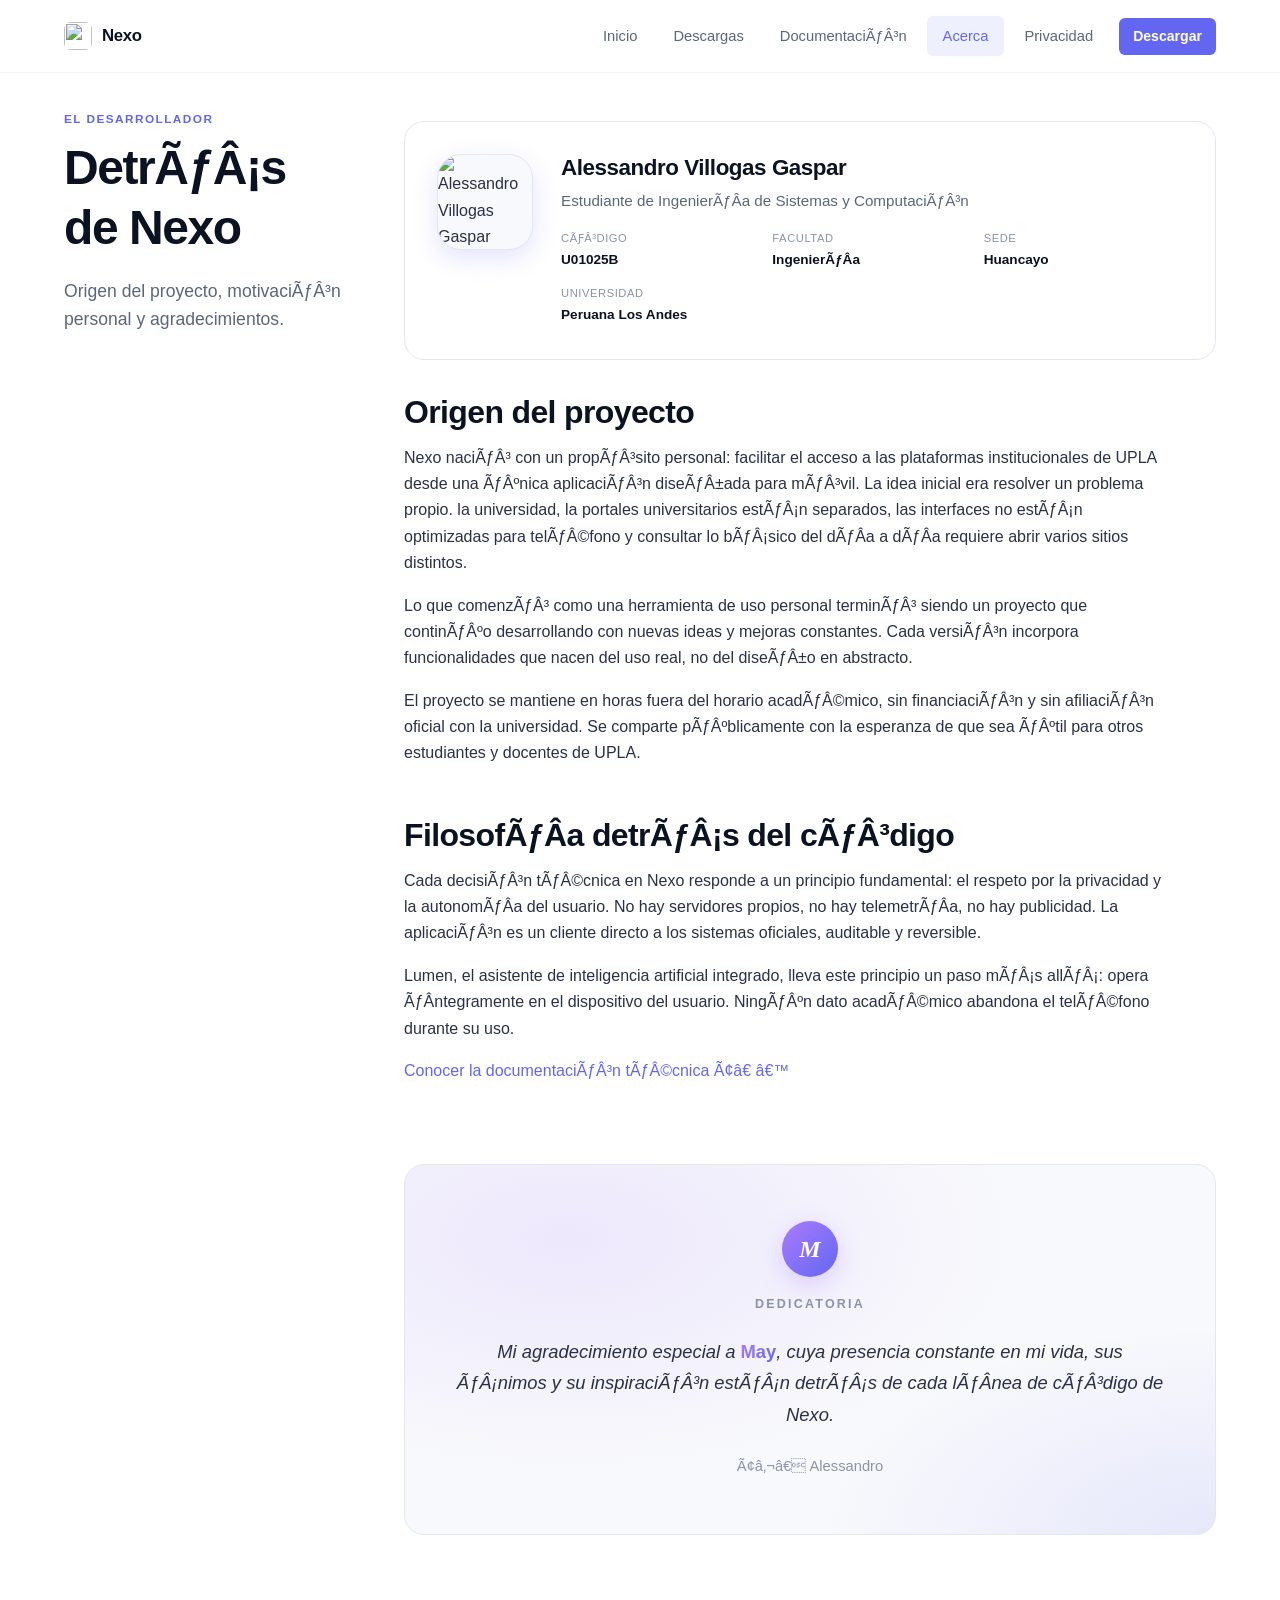
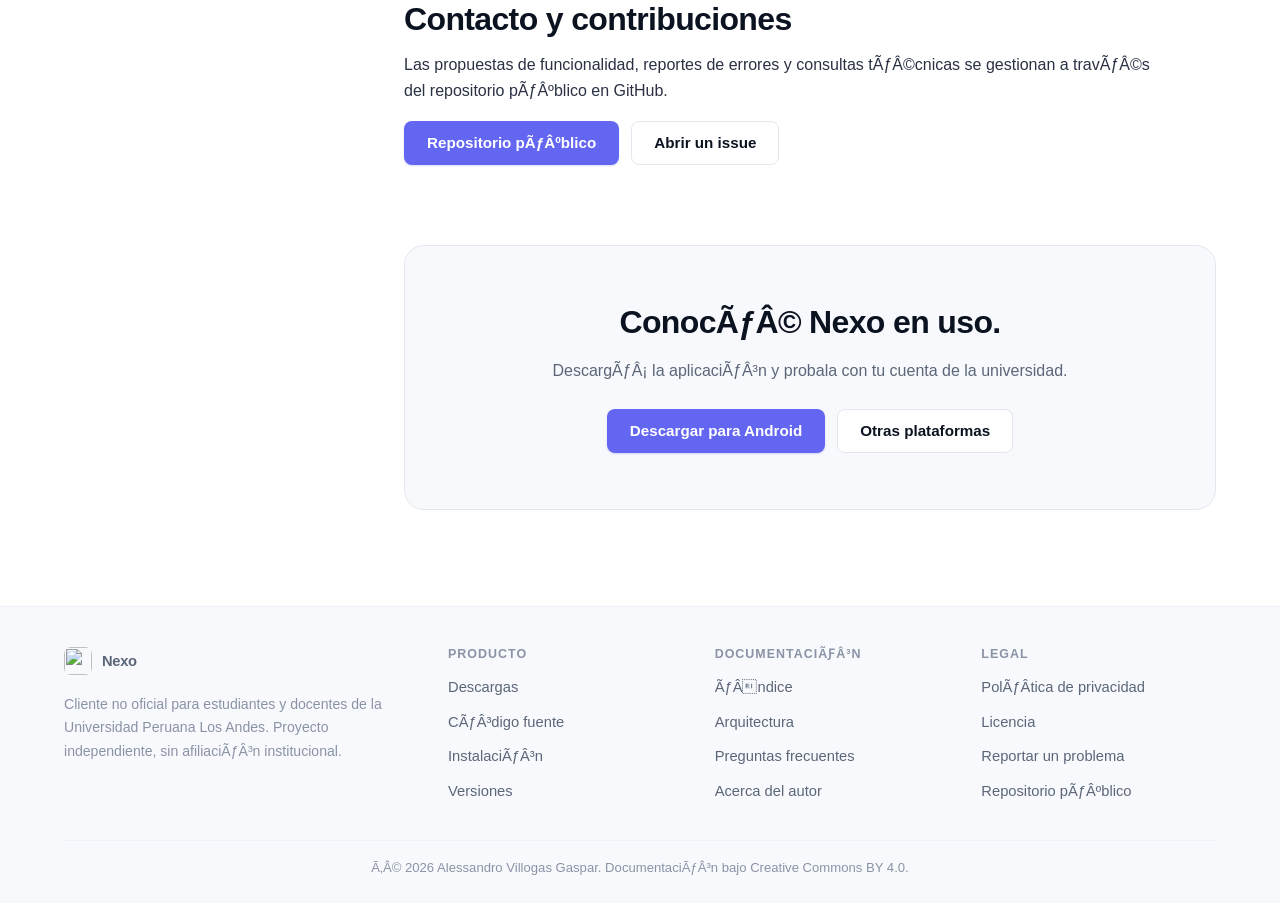
==== commit 88a2961b: "feat: add download count metadata to releases and update site copy" ====
--- a/about.html
+++ b/about.html
@@ -61,7 +61,7 @@
         Nexo naciÃƒÂ³ con un propÃƒÂ³sito personal: facilitar el acceso a las
         plataformas institucionales de UPLA desde una ÃƒÂºnica aplicaciÃƒÂ³n
         diseÃƒÂ±ada para mÃƒÂ³vil. La idea inicial era resolver un problema
-        propio. SIGMA, la Intranet y Microsoft Teams estÃƒÂ¡n separados, las
+        propio. la universidad, la portales universitarios  estÃƒÂ¡n separados, las
         interfaces no estÃƒÂ¡n optimizadas para telÃƒÂ©fono y consultar lo
         bÃƒÂ¡sico del dÃƒÂ­a a dÃƒÂ­a requiere abrir varios sitios distintos.
       </p>
@@ -127,7 +127,7 @@
     <section data-reveal>
       <div class="cta">
         <h2>ConocÃƒÂ© Nexo en uso.</h2>
-        <p>DescargÃƒÂ¡ la aplicaciÃƒÂ³n y probala con tu cuenta de SIGMA.</p>
+        <p>DescargÃƒÂ¡ la aplicaciÃƒÂ³n y probala con tu cuenta de la universidad.</p>
         <div class="hero-actions">
           <a href="https://github.com/Auralix-Studio/nexo/releases/latest" data-dynamic-dl="android" class="btn btn-primary">Descargar para Android</a>
           <a href="downloads.html" class="btn btn-secondary">Otras plataformas</a>
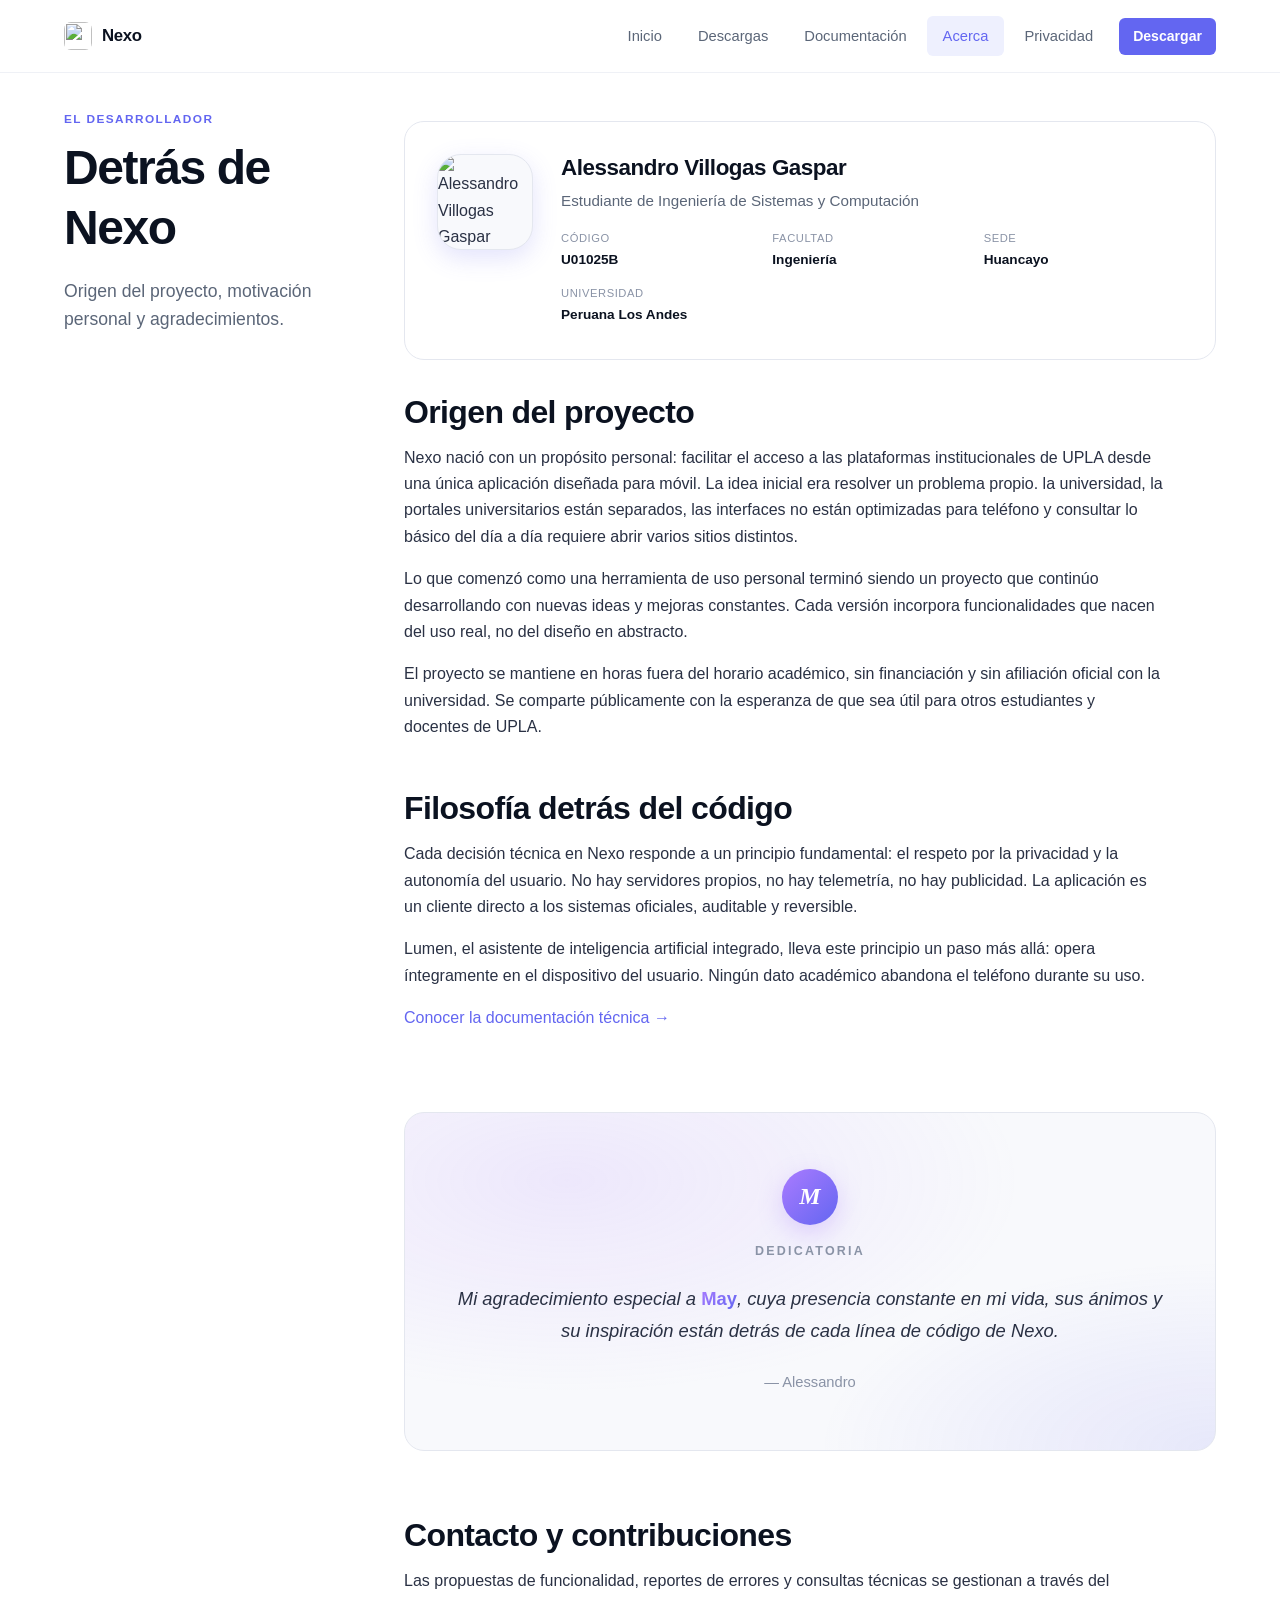
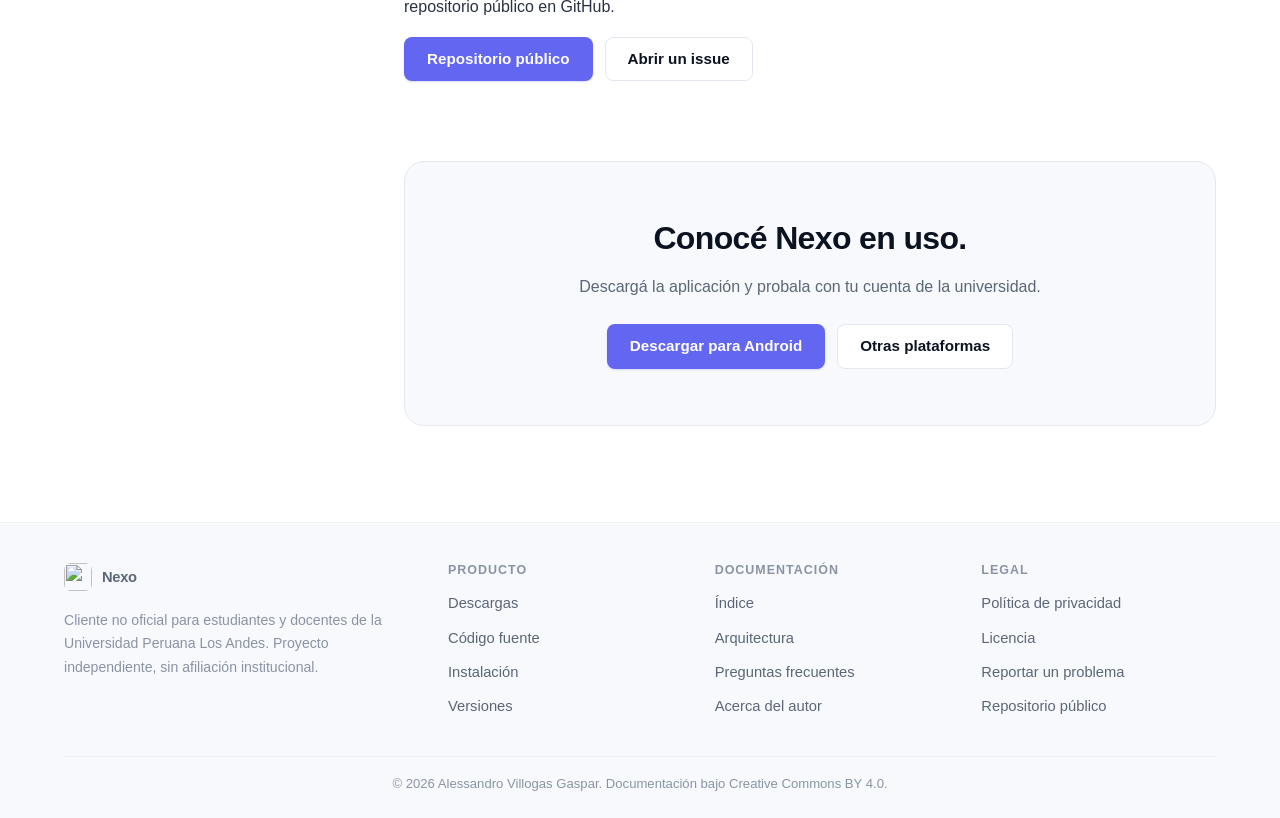
==== commit cc979e80: "fix: resolve character encoding issues across all documentation pages" ====
--- a/about.html
+++ b/about.html
@@ -1,9 +1,9 @@
-﻿<!DOCTYPE html>
+<!DOCTYPE html>
 <html lang="es">
 <head>
   <meta charset="UTF-8">
   <meta name="viewport" content="width=device-width, initial-scale=1.0">
-  <title>Acerca Ã‚Â· Nexo</title>
+  <title>Acerca · Nexo</title>
   <meta name="description" content="Sobre el desarrollador de Nexo. Origen del proyecto, motivaciones y dedicatoria.">
   <link rel="icon" type="image/png" href="assets/nexo-icon.png">
   <link rel="stylesheet" href="style.css?v=1.0.5">
@@ -13,7 +13,7 @@
   <header class="site-header">
     <div class="site-header-inner">
       <a href="index.html" class="brand"><img src="assets/nexo-icon.png" alt="" class="brand-mark">Nexo</a>
-      <button class="mobile-menu-btn" aria-label="MenÃƒÂº">
+      <button class="mobile-menu-btn" aria-label="Menú">
         <span class="menu-bar"></span>
         <span class="menu-bar"></span>
         <span class="menu-bar"></span>
@@ -21,7 +21,7 @@
         <a href="index.html">Inicio</a>
 
         <a href="downloads.html">Descargas</a>
-        <a href="docs.html">DocumentaciÃƒÂ³n</a>
+        <a href="docs.html">Documentación</a>
         <a href="about.html" class="active">Acerca</a>
         <a href="privacy.html">Privacidad</a>
         <a href="https://github.com/Auralix-Studio/nexo/releases/latest" data-dynamic-dl="android" class="nav-cta">Descargar</a>
@@ -33,9 +33,9 @@
 
     <section class="split-sidebar" data-reveal>
       <span class="eyebrow">El desarrollador</span>
-      <h1 class="page-title">DetrÃƒÂ¡s de Nexo</h1>
+      <h1 class="page-title">Detrás de Nexo</h1>
       <p class="page-subtitle">
-        Origen del proyecto, motivaciÃƒÂ³n personal y agradecimientos.
+        Origen del proyecto, motivación personal y agradecimientos.
       </p>
     </section>
 
@@ -45,10 +45,10 @@
       <img src="https://github.com/auralix-studio.png" alt="Alessandro Villogas Gaspar" class="dev-avatar" loading="lazy">
       <div class="dev-info">
         <h2 class="dev-name">Alessandro Villogas Gaspar</h2>
-        <p class="dev-role">Estudiante de IngenierÃƒÂ­a de Sistemas y ComputaciÃƒÂ³n</p>
+        <p class="dev-role">Estudiante de Ingeniería de Sistemas y Computación</p>
         <ul class="dev-meta">
-          <li><span>CÃƒÂ³digo</span><strong>U01025B</strong></li>
-          <li><span>Facultad</span><strong>IngenierÃƒÂ­a</strong></li>
+          <li><span>Código</span><strong>U01025B</strong></li>
+          <li><span>Facultad</span><strong>Ingeniería</strong></li>
           <li><span>Sede</span><strong>Huancayo</strong></li>
           <li><span>Universidad</span><strong>Peruana Los Andes</strong></li>
         </ul>
@@ -58,44 +58,44 @@
     <section data-reveal>
       <h2>Origen del proyecto</h2>
       <p>
-        Nexo naciÃƒÂ³ con un propÃƒÂ³sito personal: facilitar el acceso a las
-        plataformas institucionales de UPLA desde una ÃƒÂºnica aplicaciÃƒÂ³n
-        diseÃƒÂ±ada para mÃƒÂ³vil. La idea inicial era resolver un problema
-        propio. la universidad, la portales universitarios  estÃƒÂ¡n separados, las
-        interfaces no estÃƒÂ¡n optimizadas para telÃƒÂ©fono y consultar lo
-        bÃƒÂ¡sico del dÃƒÂ­a a dÃƒÂ­a requiere abrir varios sitios distintos.
+        Nexo nació con un propósito personal: facilitar el acceso a las
+        plataformas institucionales de UPLA desde una única aplicación
+        diseñada para móvil. La idea inicial era resolver un problema
+        propio. la universidad, la portales universitarios  están separados, las
+        interfaces no están optimizadas para teléfono y consultar lo
+        básico del día a día requiere abrir varios sitios distintos.
       </p>
       <p>
-        Lo que comenzÃƒÂ³ como una herramienta de uso personal terminÃƒÂ³
-        siendo un proyecto que continÃƒÂºo desarrollando con nuevas ideas y
-        mejoras constantes. Cada versiÃƒÂ³n incorpora funcionalidades que
-        nacen del uso real, no del diseÃƒÂ±o en abstracto.
+        Lo que comenzó como una herramienta de uso personal terminó
+        siendo un proyecto que continúo desarrollando con nuevas ideas y
+        mejoras constantes. Cada versión incorpora funcionalidades que
+        nacen del uso real, no del diseño en abstracto.
       </p>
       <p>
-        El proyecto se mantiene en horas fuera del horario acadÃƒÂ©mico, sin
-        financiaciÃƒÂ³n y sin afiliaciÃƒÂ³n oficial con la universidad. Se
-        comparte pÃƒÂºblicamente con la esperanza de que sea ÃƒÂºtil para otros
+        El proyecto se mantiene en horas fuera del horario académico, sin
+        financiación y sin afiliación oficial con la universidad. Se
+        comparte públicamente con la esperanza de que sea útil para otros
         estudiantes y docentes de UPLA.
       </p>
     </section>
 
     <section data-reveal>
-      <h2>FilosofÃƒÂ­a detrÃƒÂ¡s del cÃƒÂ³digo</h2>
+      <h2>Filosofía detrás del código</h2>
       <p>
-        Cada decisiÃƒÂ³n tÃƒÂ©cnica en Nexo responde a un principio
-        fundamental: el respeto por la privacidad y la autonomÃƒÂ­a del
-        usuario. No hay servidores propios, no hay telemetrÃƒÂ­a, no hay
-        publicidad. La aplicaciÃƒÂ³n es un cliente directo a los sistemas
+        Cada decisión técnica en Nexo responde a un principio
+        fundamental: el respeto por la privacidad y la autonomía del
+        usuario. No hay servidores propios, no hay telemetría, no hay
+        publicidad. La aplicación es un cliente directo a los sistemas
         oficiales, auditable y reversible.
       </p>
       <p>
         Lumen, el asistente de inteligencia artificial integrado, lleva
-        este principio un paso mÃƒÂ¡s allÃƒÂ¡: opera ÃƒÂ­ntegramente en el
-        dispositivo del usuario. NingÃƒÂºn dato acadÃƒÂ©mico abandona el
-        telÃƒÂ©fono durante su uso.
+        este principio un paso más allá: opera íntegramente en el
+        dispositivo del usuario. Ningún dato académico abandona el
+        teléfono durante su uso.
       </p>
       <p>
-        <a href="docs.html">Conocer la documentaciÃƒÂ³n tÃƒÂ©cnica Ã¢â€ â€™</a>
+        <a href="docs.html">Conocer la documentación técnica →</a>
       </p>
     </section>
 
@@ -105,10 +105,10 @@
         <h2 class="dedication-title">Dedicatoria</h2>
         <p class="dedication-body">
           Mi agradecimiento especial a <strong>May</strong>, cuya
-          presencia constante en mi vida, sus ÃƒÂ¡nimos y su inspiraciÃƒÂ³n
-          estÃƒÂ¡n detrÃƒÂ¡s de cada lÃƒÂ­nea de cÃƒÂ³digo de Nexo.
+          presencia constante en mi vida, sus ánimos y su inspiración
+          están detrás de cada línea de código de Nexo.
         </p>
-        <p class="dedication-sign">Ã¢â‚¬â€ Alessandro</p>
+        <p class="dedication-sign">— Alessandro</p>
       </div>
     </section>
 
@@ -116,18 +116,18 @@
       <h2>Contacto y contribuciones</h2>
       <p>
         Las propuestas de funcionalidad, reportes de errores y consultas
-        tÃƒÂ©cnicas se gestionan a travÃƒÂ©s del repositorio pÃƒÂºblico en GitHub.
+        técnicas se gestionan a través del repositorio público en GitHub.
       </p>
       <div class="hero-actions" style="justify-content: flex-start;">
-        <a href="https://github.com/auralix-studio/nexo" class="btn btn-primary">Repositorio pÃƒÂºblico</a>
+        <a href="https://github.com/auralix-studio/nexo" class="btn btn-primary">Repositorio público</a>
         <a href="https://github.com/auralix-studio/nexo/issues/new" class="btn btn-secondary">Abrir un issue</a>
       </div>
     </section>
 
     <section data-reveal>
       <div class="cta">
-        <h2>ConocÃƒÂ© Nexo en uso.</h2>
-        <p>DescargÃƒÂ¡ la aplicaciÃƒÂ³n y probala con tu cuenta de la universidad.</p>
+        <h2>Conocé Nexo en uso.</h2>
+        <p>Descargá la aplicación y probala con tu cuenta de la universidad.</p>
         <div class="hero-actions">
           <a href="https://github.com/Auralix-Studio/nexo/releases/latest" data-dynamic-dl="android" class="btn btn-primary">Descargar para Android</a>
           <a href="downloads.html" class="btn btn-secondary">Otras plataformas</a>
@@ -143,21 +143,21 @@
     <div class="site-footer-inner">
       <div class="footer-about">
         <a href="index.html" class="brand"><img src="assets/nexo-icon.png" alt="" class="brand-mark">Nexo</a>
-        <p>Cliente no oficial para estudiantes y docentes de la Universidad Peruana Los Andes. Proyecto independiente, sin afiliaciÃƒÂ³n institucional.</p>
+        <p>Cliente no oficial para estudiantes y docentes de la Universidad Peruana Los Andes. Proyecto independiente, sin afiliación institucional.</p>
       </div>
       <div>
         <h4>Producto</h4>
         <ul>
           <li><a href="downloads.html">Descargas</a></li>
-          <li><a href="https://github.com/Auralix-Studio/nexo-code">CÃƒÂ³digo fuente</a></li>
-          <li><a href="install.html">InstalaciÃƒÂ³n</a></li>
+          <li><a href="https://github.com/Auralix-Studio/nexo-code">Código fuente</a></li>
+          <li><a href="install.html">Instalación</a></li>
           <li><a href="https://github.com/auralix-studio/nexo/releases">Versiones</a></li>
         </ul>
       </div>
       <div>
-        <h4>DocumentaciÃƒÂ³n</h4>
+        <h4>Documentación</h4>
         <ul>
-          <li><a href="docs.html">ÃƒÂndice</a></li>
+          <li><a href="docs.html">Índice</a></li>
           <li><a href="architecture.html">Arquitectura</a></li>
           <li><a href="faq.html">Preguntas frecuentes</a></li>
           <li><a href="about.html">Acerca del autor</a></li>
@@ -166,14 +166,14 @@
       <div>
         <h4>Legal</h4>
         <ul>
-          <li><a href="privacy.html">PolÃƒÂ­tica de privacidad</a></li>
+          <li><a href="privacy.html">Política de privacidad</a></li>
           <li><a href="https://github.com/auralix-studio/nexo/blob/main/LICENSE">Licencia</a></li>
           <li><a href="https://github.com/auralix-studio/nexo/issues">Reportar un problema</a></li>
-          <li><a href="https://github.com/auralix-studio/nexo">Repositorio pÃƒÂºblico</a></li>
+          <li><a href="https://github.com/auralix-studio/nexo">Repositorio público</a></li>
         </ul>
       </div>
     </div>
-    <div class="footer-bottom">Ã‚Â© 2026 Alessandro Villogas Gaspar. DocumentaciÃƒÂ³n bajo Creative Commons BY 4.0.</div>
+    <div class="footer-bottom">© 2026 Alessandro Villogas Gaspar. Documentación bajo Creative Commons BY 4.0.</div>
   </footer>
 
   <script src="app.js?v=1.0.5" defer></script>
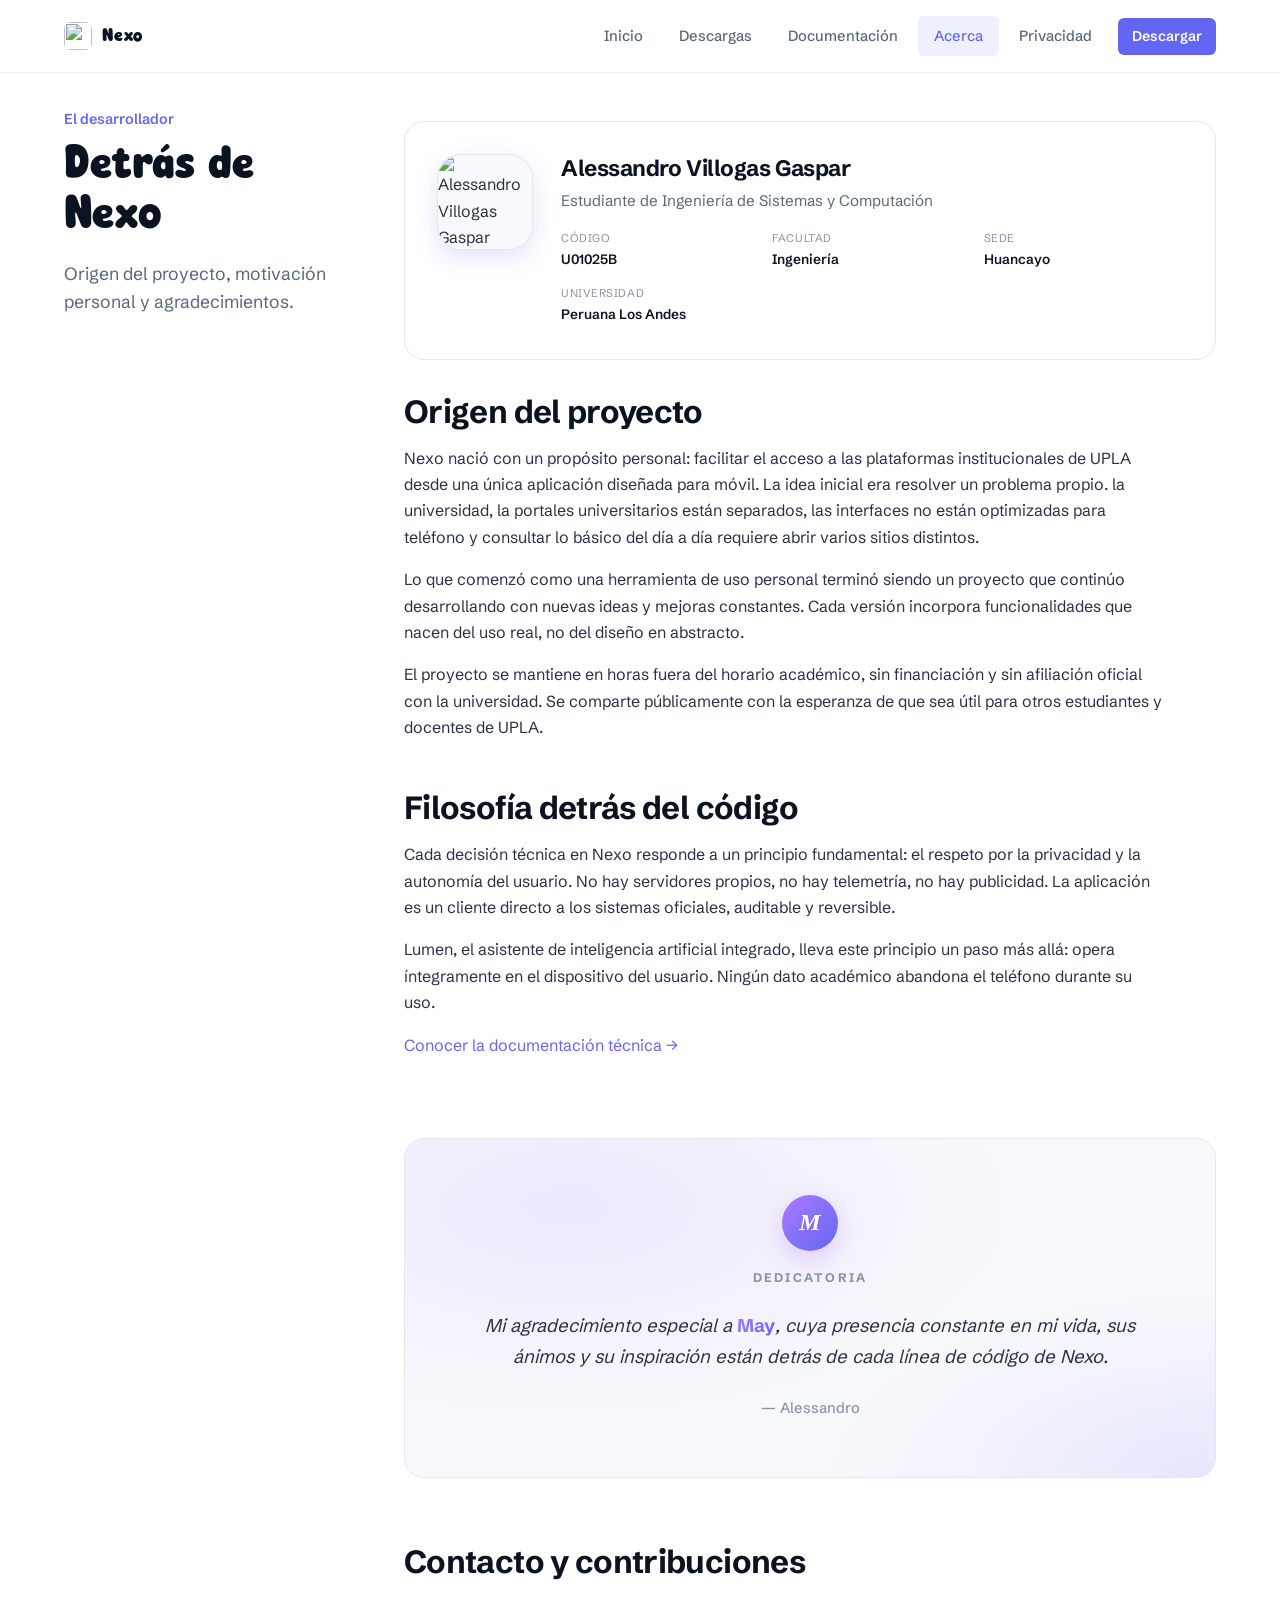
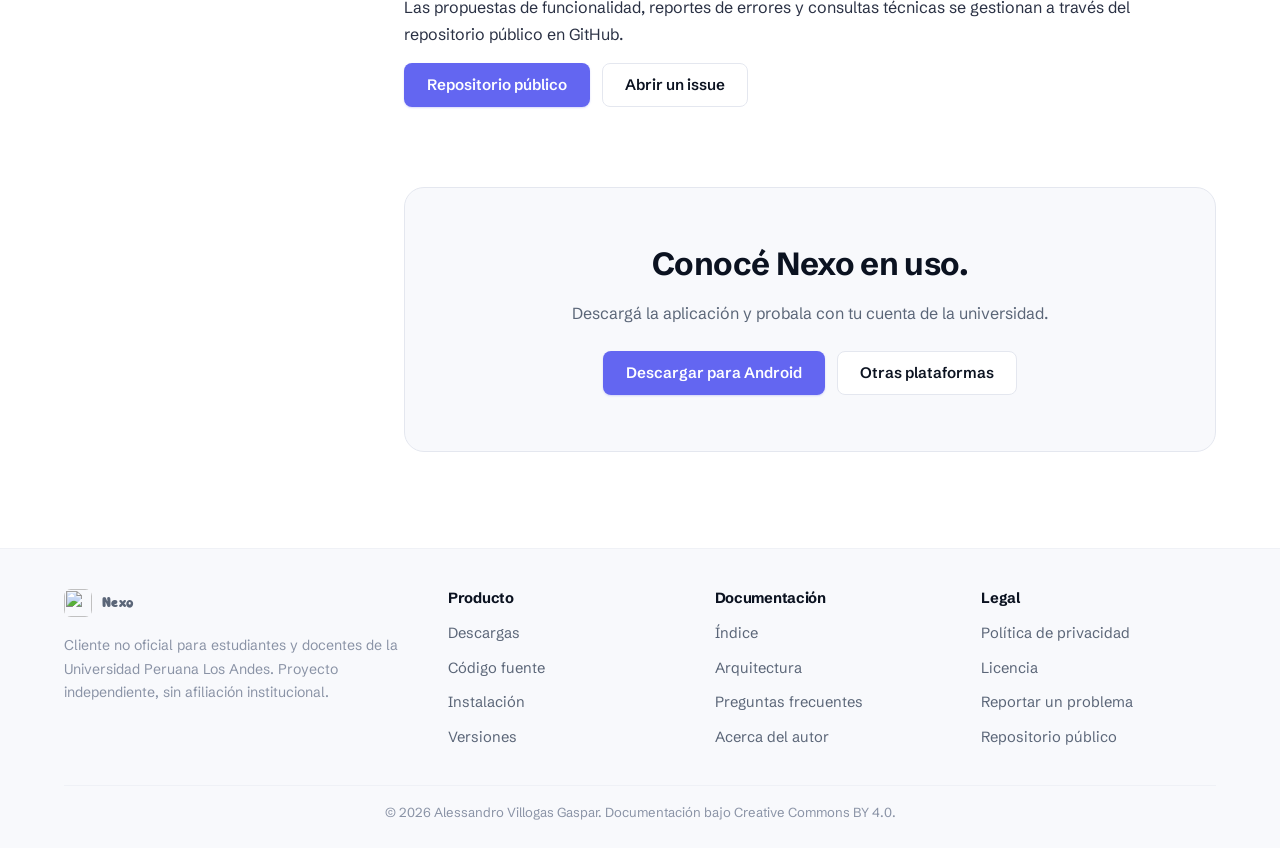
==== commit 8bea6671: "Portada nueva: intro animada, escenario con constelación y mapa de conexiones - Intro de 3 s (una ve" ====
--- a/about.html
+++ b/about.html
@@ -6,7 +6,7 @@
   <title>Acerca · Nexo</title>
   <meta name="description" content="Sobre el desarrollador de Nexo. Origen del proyecto, motivaciones y dedicatoria.">
   <link rel="icon" type="image/png" href="assets/nexo-icon.png">
-  <link rel="stylesheet" href="style.css?v=1.0.5">
+  <link rel="stylesheet" href="style.css?v=2.0.0">
 </head>
 <body>
 
@@ -176,7 +176,7 @@
     <div class="footer-bottom">© 2026 Alessandro Villogas Gaspar. Documentación bajo Creative Commons BY 4.0.</div>
   </footer>
 
-  <script src="app.js?v=1.0.5" defer></script>
+  <script src="app.js?v=2.0.0" defer></script>
 </body>
 </html>
 
--- a/style.css
+++ b/style.css
@@ -1,4 +1,19 @@
 /* Nexo · Sitio público */
+
+/* Tipografías propias (servidas desde el sitio, sin terceros).
+   Super Mindset: la del logotipo NEXO de la app. Schibsted Grotesk: texto (OFL). */
+@font-face {
+  font-family: 'Super Mindset';
+  src: url('assets/fonts/super-mindset.woff') format('woff');
+  font-weight: 400;
+  font-display: swap;
+}
+@font-face {
+  font-family: 'Schibsted Grotesk';
+  src: url('assets/fonts/schibsted-grotesk.woff') format('woff');
+  font-weight: 400 900;
+  font-display: swap;
+}
 
 :root {
   --primary: #6366F1;
@@ -29,8 +44,11 @@
   --shadow-md: 0 4px 12px rgba(11, 18, 32, 0.05), 0 1px 3px rgba(11, 18, 32, 0.03);
   --shadow-lg: 0 16px 40px rgba(11, 18, 32, 0.08);
 
-  --font: 'Inter', -apple-system, BlinkMacSystemFont, 'Segoe UI Variable',
+  --font: 'Schibsted Grotesk', -apple-system, BlinkMacSystemFont, 'Segoe UI Variable',
     'Segoe UI', Roboto, 'Helvetica Neue', Arial, sans-serif;
+  --display: 'Super Mindset', 'Schibsted Grotesk', system-ui, sans-serif;
+  --accent: #22D3EE;
+  --night: #080A12;
   --mono: ui-monospace, 'SF Mono', 'Cascadia Mono', 'Roboto Mono', Consolas, monospace;
 
   --max: 1080px;
@@ -101,6 +119,7 @@
   letter-spacing: -0.02em;
 }
 h1 { font-size: clamp(2rem, 4vw + 1rem, 3rem); font-weight: 800; letter-spacing: -0.03em; }
+.page-title { font-family: var(--display); font-weight: 400; letter-spacing: 0.005em; line-height: 1.05; }
 h2 { font-size: clamp(1.5rem, 2vw + 1rem, 2rem); }
 h3 { font-size: 1.2rem; }
 h4 { font-size: 1rem; }
@@ -188,9 +207,10 @@
   display: inline-flex;
   align-items: center;
   gap: 10px;
-  font-size: 1.05rem;
-  font-weight: 700;
-  letter-spacing: -0.02em;
+  font-family: var(--display);
+  font-size: 1.2rem;
+  font-weight: 400;
+  letter-spacing: 0.02em;
   color: var(--text-strong);
 }
 .brand:hover { color: var(--text-strong); text-decoration: none; }
@@ -240,6 +260,11 @@
   background: var(--primary-dark);
   color: white;
 }
+@media (prefers-color-scheme: dark) {
+  /* Texto blanco sobre el índigo claro del tema oscuro no se leía bien */
+  .nav a.nav-cta { background: #6366F1; }
+  .nav a.nav-cta:hover { background: #4F46E5; }
+}
 
 @media (max-width: 959px) {
   .site-header-inner { padding: 12px var(--pad); gap: 12px; }
@@ -279,11 +304,9 @@
 
 .eyebrow {
   display: inline-block;
-  font-size: 0.74rem;
-  letter-spacing: 0.12em;
-  text-transform: uppercase;
+  font-size: 0.9rem;
   color: var(--primary);
-  font-weight: 700;
+  font-weight: 600;
   margin-bottom: 0.5rem;
 }
 
@@ -653,10 +676,8 @@
   gap: 32px;
 }
 .site-footer h4 {
-  font-size: 0.78rem;
-  text-transform: uppercase;
-  letter-spacing: 0.08em;
-  color: var(--text-mute);
+  font-size: 0.92rem;
+  color: var(--text-strong);
   margin: 0 0 12px;
   font-weight: 700;
 }
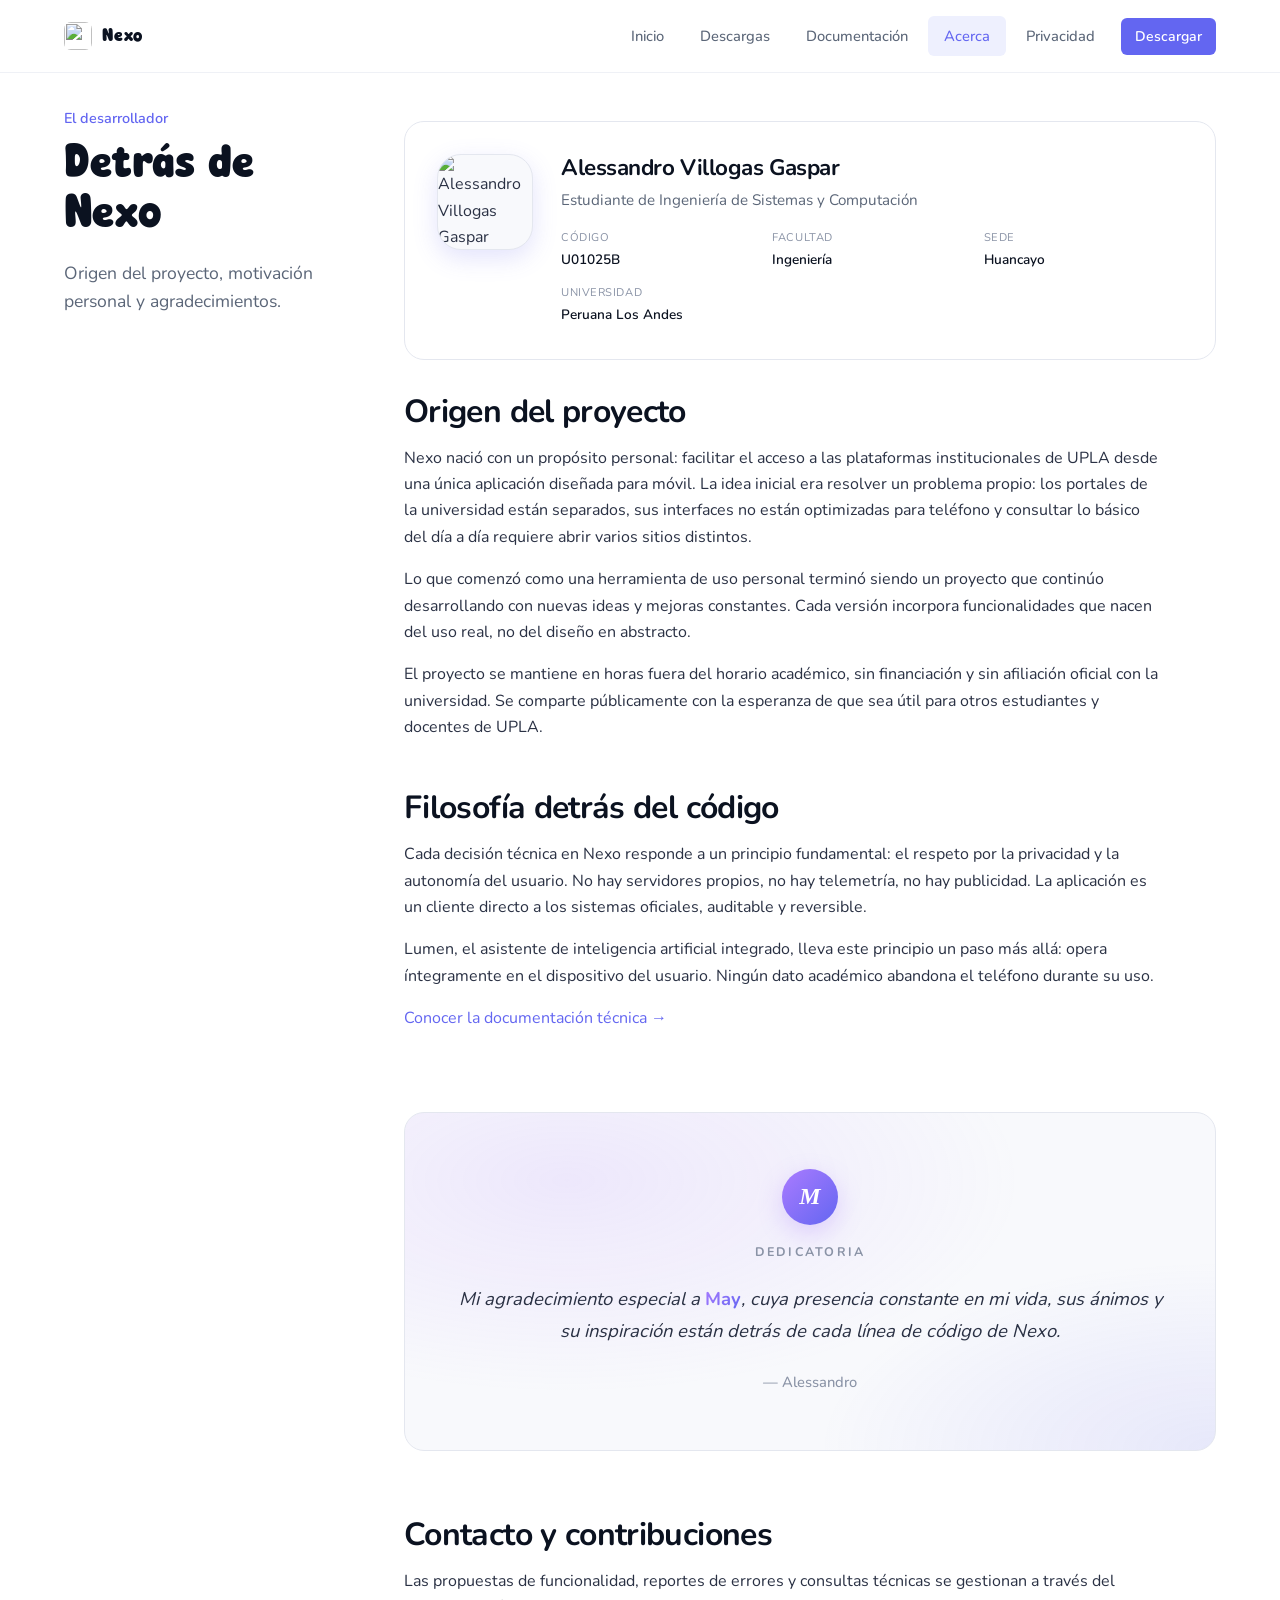
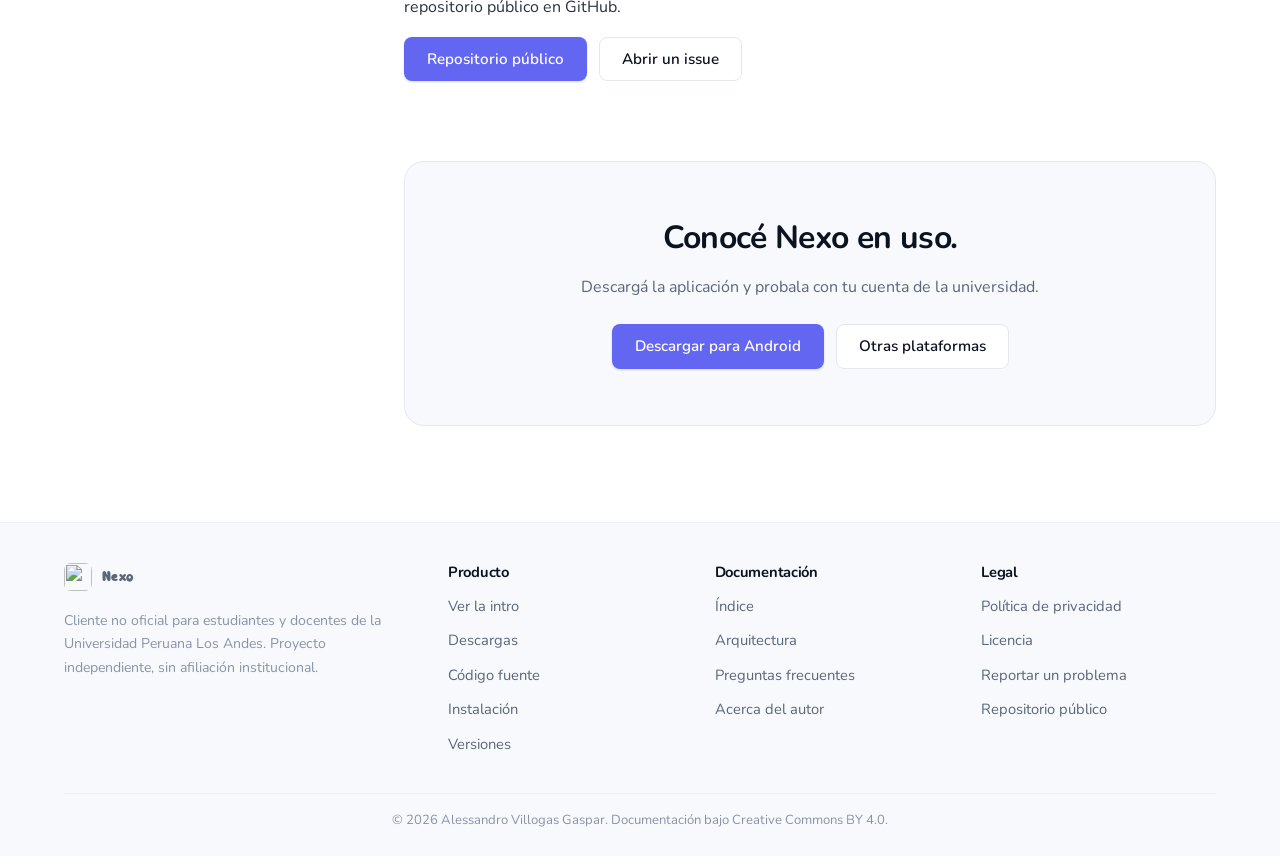
==== commit 8da78012: "Portada v2: dispositivo que cambia de forma, tipografía redondeada y sin nombrar sistemas - El teléf" ====
--- a/about.html
+++ b/about.html
@@ -6,7 +6,7 @@
   <title>Acerca · Nexo</title>
   <meta name="description" content="Sobre el desarrollador de Nexo. Origen del proyecto, motivaciones y dedicatoria.">
   <link rel="icon" type="image/png" href="assets/nexo-icon.png">
-  <link rel="stylesheet" href="style.css?v=2.0.0">
+  <link rel="stylesheet" href="style.css?v=2.1.0">
 </head>
 <body>
 
@@ -42,7 +42,7 @@
     <div class="split-content">
 
     <section data-reveal class="dev-card">
-      <img src="https://github.com/auralix-studio.png" alt="Alessandro Villogas Gaspar" class="dev-avatar" loading="lazy">
+      <img src="https://github.com/Alexito-Hub.png" alt="Alessandro Villogas Gaspar" class="dev-avatar" loading="lazy" referrerpolicy="no-referrer">
       <div class="dev-info">
         <h2 class="dev-name">Alessandro Villogas Gaspar</h2>
         <p class="dev-role">Estudiante de Ingeniería de Sistemas y Computación</p>
@@ -61,7 +61,7 @@
         Nexo nació con un propósito personal: facilitar el acceso a las
         plataformas institucionales de UPLA desde una única aplicación
         diseñada para móvil. La idea inicial era resolver un problema
-        propio. la universidad, la portales universitarios  están separados, las
+        propio: los portales de la universidad están separados, sus
         interfaces no están optimizadas para teléfono y consultar lo
         básico del día a día requiere abrir varios sitios distintos.
       </p>
@@ -148,6 +148,7 @@
       <div>
         <h4>Producto</h4>
         <ul>
+          <li><a href="index.html#intro" data-replay-intro>Ver la intro</a></li>
           <li><a href="downloads.html">Descargas</a></li>
           <li><a href="https://github.com/Auralix-Studio/nexo-code">Código fuente</a></li>
           <li><a href="install.html">Instalación</a></li>
@@ -176,7 +177,7 @@
     <div class="footer-bottom">© 2026 Alessandro Villogas Gaspar. Documentación bajo Creative Commons BY 4.0.</div>
   </footer>
 
-  <script src="app.js?v=2.0.0" defer></script>
+  <script src="app.js?v=2.1.0" defer></script>
 </body>
 </html>
 
--- a/style.css
+++ b/style.css
@@ -1,7 +1,8 @@
 /* Nexo · Sitio público */
 
 /* Tipografías propias (servidas desde el sitio, sin terceros).
-   Super Mindset: la del logotipo NEXO de la app. Schibsted Grotesk: texto (OFL). */
+   Super Mindset: la del logotipo NEXO de la app. Nunito: texto, redondeada
+   como el logotipo para que todo hable el mismo idioma (OFL). */
 @font-face {
   font-family: 'Super Mindset';
   src: url('assets/fonts/super-mindset.woff') format('woff');
@@ -9,9 +10,9 @@
   font-display: swap;
 }
 @font-face {
-  font-family: 'Schibsted Grotesk';
-  src: url('assets/fonts/schibsted-grotesk.woff') format('woff');
-  font-weight: 400 900;
+  font-family: 'Nunito';
+  src: url('assets/fonts/nunito.woff') format('woff');
+  font-weight: 200 1000;
   font-display: swap;
 }
 
@@ -44,9 +45,9 @@
   --shadow-md: 0 4px 12px rgba(11, 18, 32, 0.05), 0 1px 3px rgba(11, 18, 32, 0.03);
   --shadow-lg: 0 16px 40px rgba(11, 18, 32, 0.08);
 
-  --font: 'Schibsted Grotesk', -apple-system, BlinkMacSystemFont, 'Segoe UI Variable',
+  --font: 'Nunito', -apple-system, BlinkMacSystemFont, 'Segoe UI Variable',
     'Segoe UI', Roboto, 'Helvetica Neue', Arial, sans-serif;
-  --display: 'Super Mindset', 'Schibsted Grotesk', system-ui, sans-serif;
+  --display: 'Super Mindset', 'Nunito', system-ui, sans-serif;
   --accent: #22D3EE;
   --night: #080A12;
   --mono: ui-monospace, 'SF Mono', 'Cascadia Mono', 'Roboto Mono', Consolas, monospace;
@@ -1730,3 +1731,50 @@
   to { opacity: 1; }
 }
 
+
+
+/* Diagrama de conexión (arquitectura) */
+.flow {
+  display: grid;
+  grid-template-columns: 1fr minmax(80px, 0.6fr) 1fr;
+  align-items: center;
+  gap: 12px;
+  margin: 24px 0 12px;
+}
+.flow-node {
+  padding: 18px 20px;
+  border-radius: var(--r-md);
+  border: 1px solid var(--border);
+  background: var(--card);
+}
+.flow-node strong { display: block; color: var(--text-strong); font-size: 1.05rem; }
+.flow-node span { color: var(--text-soft); font-size: 0.92rem; }
+.flow-link {
+  position: relative;
+  height: 2px;
+  background: linear-gradient(90deg, var(--primary), var(--accent));
+}
+.flow-link::after {
+  content: '';
+  position: absolute;
+  right: -2px;
+  top: -5px;
+  border: 6px solid transparent;
+  border-left: 8px solid var(--accent);
+}
+.flow-link span {
+  position: absolute;
+  left: 50%;
+  bottom: 8px;
+  transform: translateX(-50%);
+  font-size: 0.8rem;
+  font-weight: 700;
+  color: var(--text-soft);
+}
+.flow-note { color: var(--text-soft); font-size: 0.95rem; }
+@media (max-width: 640px) {
+  .flow { grid-template-columns: 1fr; }
+  .flow-link { width: 2px; height: 40px; margin: 0 auto; background: linear-gradient(180deg, var(--primary), var(--accent)); }
+  .flow-link::after { right: auto; left: -5px; top: auto; bottom: -6px; border: 6px solid transparent; border-top: 8px solid var(--accent); }
+  .flow-link span { left: 14px; bottom: 50%; transform: translateY(50%); }
+}
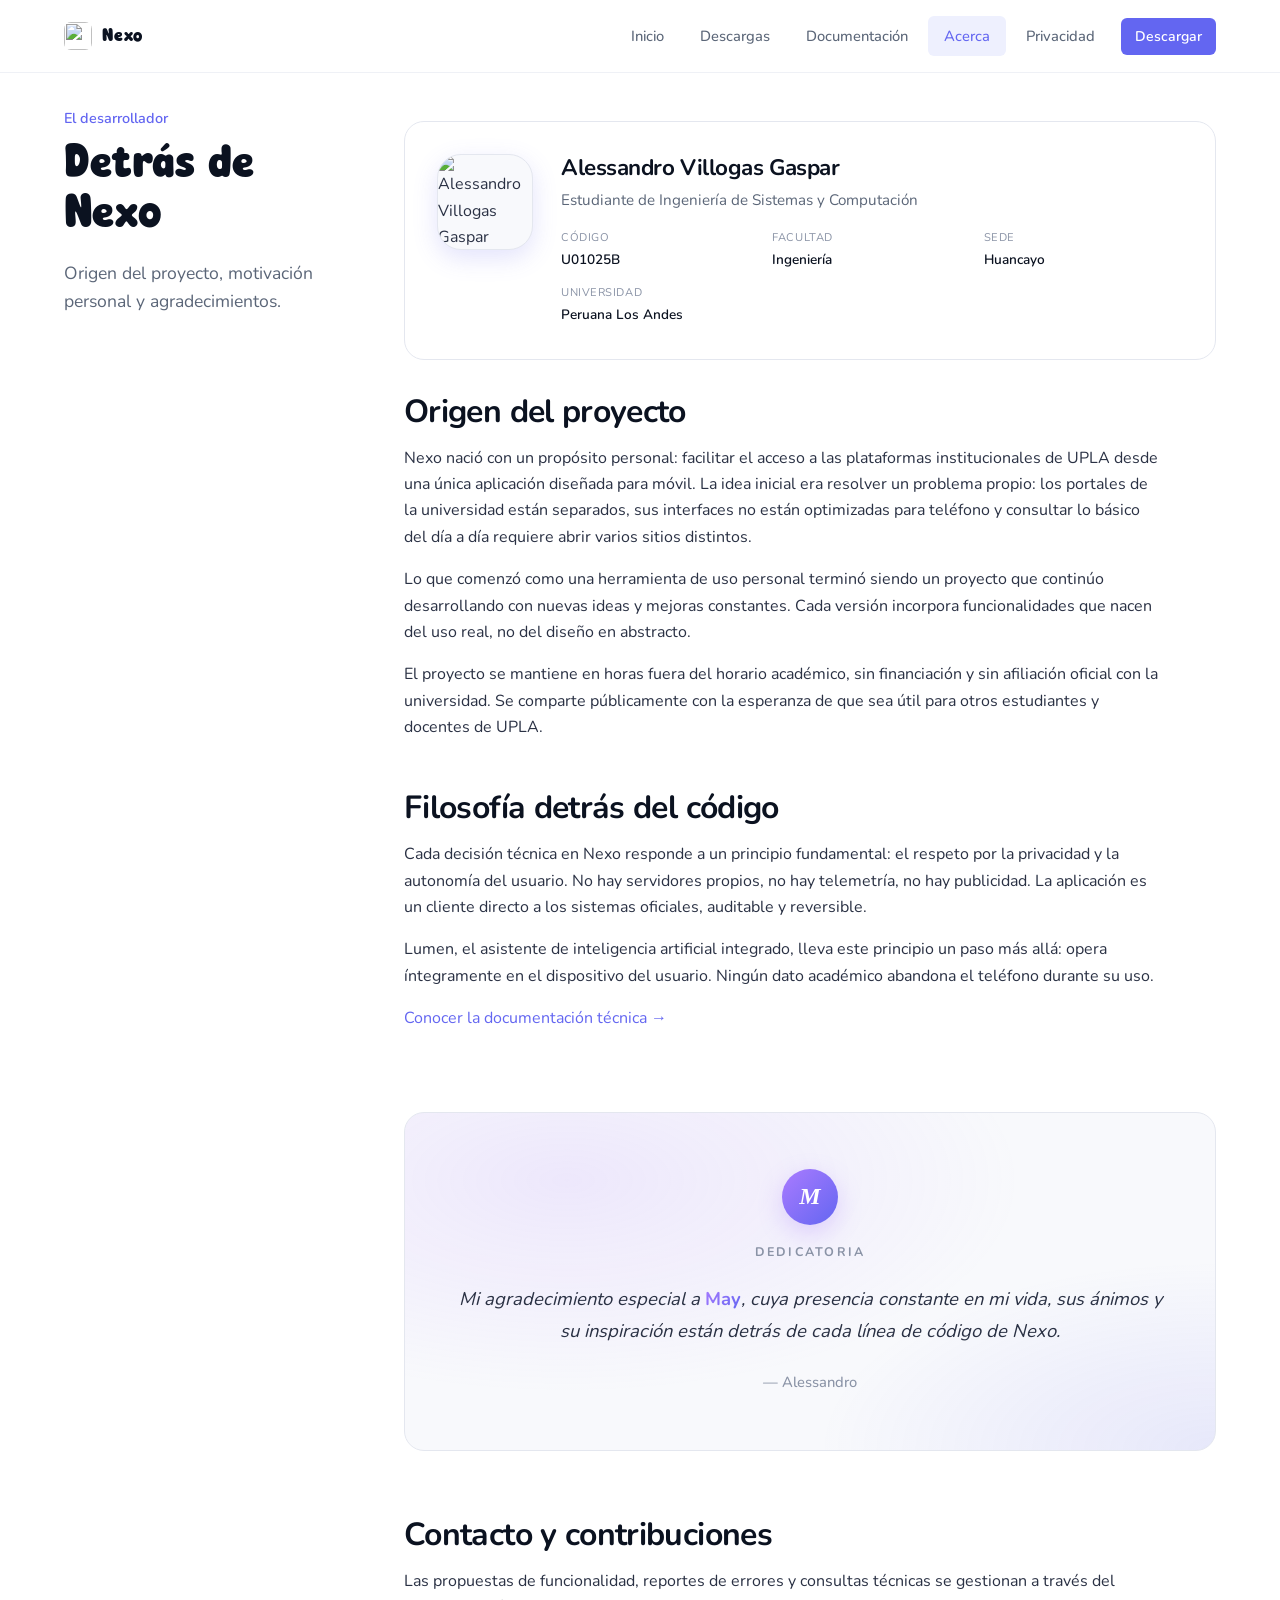
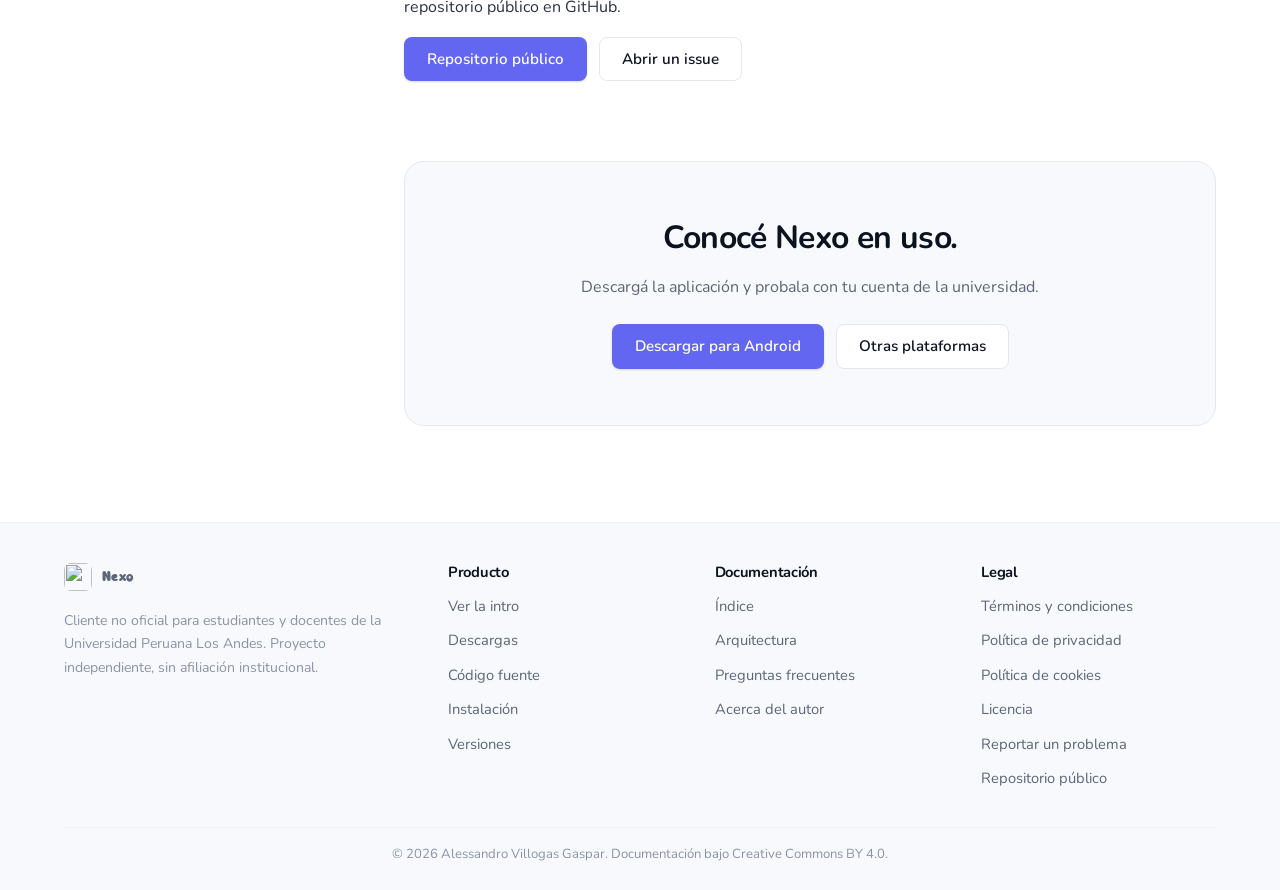
==== commit 22d2fc5e: "docs(web): policies v6 (terms, privacy, cookies) and Google Play button - privacy.html, terms.html a" ====
--- a/about.html
+++ b/about.html
@@ -6,7 +6,7 @@
   <title>Acerca · Nexo</title>
   <meta name="description" content="Sobre el desarrollador de Nexo. Origen del proyecto, motivaciones y dedicatoria.">
   <link rel="icon" type="image/png" href="assets/nexo-icon.png">
-  <link rel="stylesheet" href="style.css?v=2.1.0">
+  <link rel="stylesheet" href="style.css?v=2.3.0">
 </head>
 <body>
 
@@ -24,7 +24,7 @@
         <a href="docs.html">Documentación</a>
         <a href="about.html" class="active">Acerca</a>
         <a href="privacy.html">Privacidad</a>
-        <a href="https://github.com/Auralix-Studio/nexo/releases/latest" data-dynamic-dl="android" class="nav-cta">Descargar</a>
+        <a href="https://github.com/Auralix-Studio/nexo/releases/latest/download/nexo-android.apk" data-dynamic-dl="android" class="nav-cta">Descargar</a>
       </nav>
     </div>
   </header>
@@ -129,7 +129,7 @@
         <h2>Conocé Nexo en uso.</h2>
         <p>Descargá la aplicación y probala con tu cuenta de la universidad.</p>
         <div class="hero-actions">
-          <a href="https://github.com/Auralix-Studio/nexo/releases/latest" data-dynamic-dl="android" class="btn btn-primary">Descargar para Android</a>
+          <a href="https://github.com/Auralix-Studio/nexo/releases/latest/download/nexo-android.apk" data-dynamic-dl="android" class="btn btn-primary">Descargar para Android</a>
           <a href="downloads.html" class="btn btn-secondary">Otras plataformas</a>
         </div>
       </div>
@@ -167,7 +167,9 @@
       <div>
         <h4>Legal</h4>
         <ul>
+          <li><a href="terms.html">Términos y condiciones</a></li>
           <li><a href="privacy.html">Política de privacidad</a></li>
+          <li><a href="cookies.html">Política de cookies</a></li>
           <li><a href="https://github.com/auralix-studio/nexo/blob/main/LICENSE">Licencia</a></li>
           <li><a href="https://github.com/auralix-studio/nexo/issues">Reportar un problema</a></li>
           <li><a href="https://github.com/auralix-studio/nexo">Repositorio público</a></li>
@@ -177,7 +179,7 @@
     <div class="footer-bottom">© 2026 Alessandro Villogas Gaspar. Documentación bajo Creative Commons BY 4.0.</div>
   </footer>
 
-  <script src="app.js?v=2.1.0" defer></script>
+  <script src="app.js?v=2.2.1" defer></script>
 </body>
 </html>
 
--- a/style.css
+++ b/style.css
@@ -1778,3 +1778,21 @@
   .flow-link::after { right: auto; left: -5px; top: auto; bottom: -6px; border: 6px solid transparent; border-top: 8px solid var(--accent); }
   .flow-link span { left: 14px; bottom: 50%; transform: translateY(50%); }
 }
+
+/* Google Play: botón negro con el logo, legible en tema claro y oscuro. */
+.btn-play {
+  display: inline-flex;
+  align-items: center;
+  gap: 10px;
+  padding: 9px 18px 9px 14px;
+  border-radius: 12px;
+  background: #000;
+  color: #fff;
+  border: 1px solid rgba(255, 255, 255, 0.22);
+  text-decoration: none;
+  line-height: 1.1;
+}
+.btn-play:hover { color: #fff; background: #111; transform: translateY(-1px); }
+.btn-play .play-logo { width: 26px; height: 26px; flex: none; }
+.btn-play .play-text { display: flex; flex-direction: column; font-weight: 600; font-size: 1.05rem; letter-spacing: -0.2px; }
+.btn-play .play-text small { font-size: 0.68rem; font-weight: 500; opacity: 0.8; letter-spacing: 0.3px; text-transform: uppercase; }
